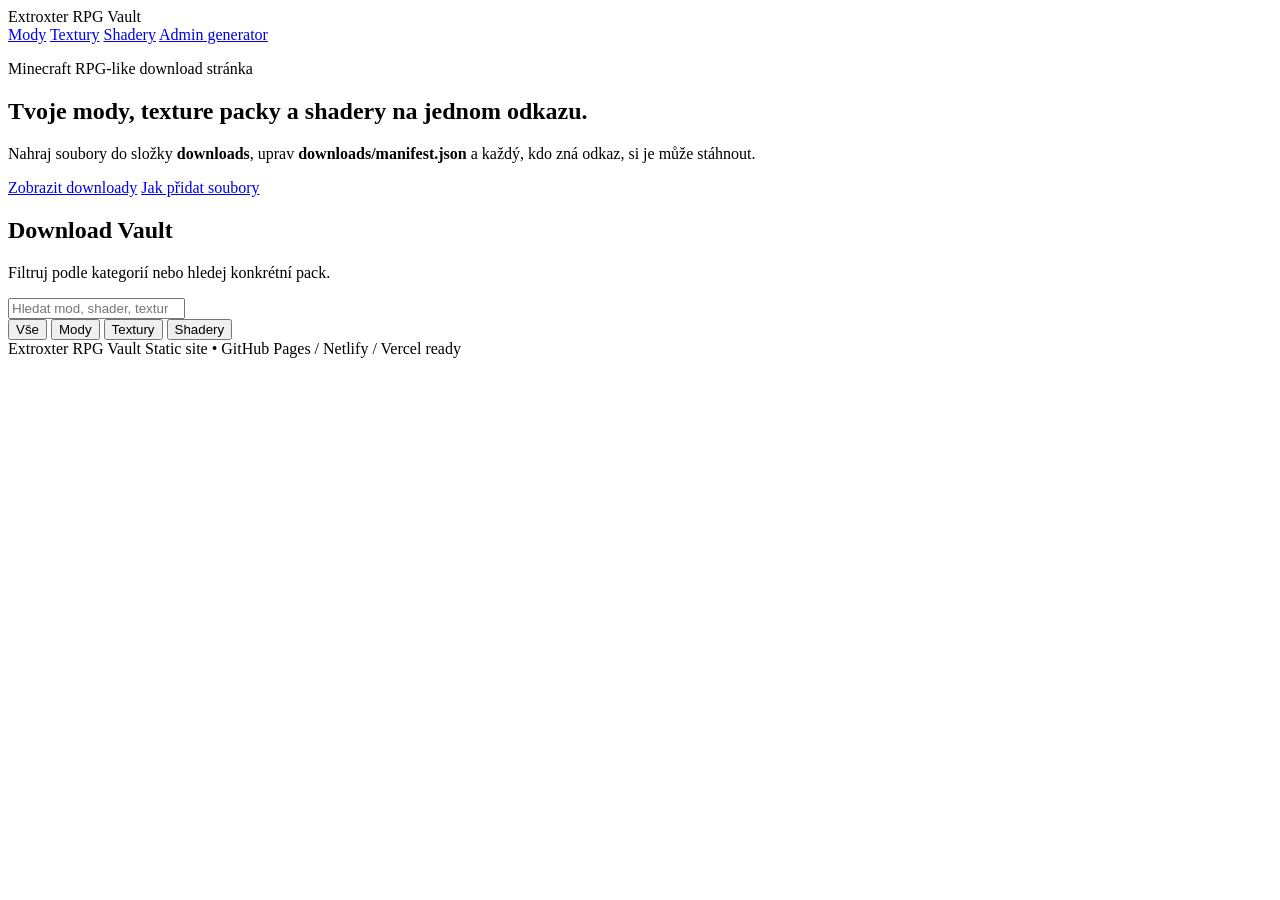
==== index.html @ 49929c71 "Add files via upload" ====
<!doctype html>
<html lang="cs">
<head>
  <meta charset="utf-8" />
  <meta name="viewport" content="width=device-width, initial-scale=1" />
  <title>Extroxter RPG Vault</title>
  <link rel="stylesheet" href="style.css" />
</head>
<body>
  <div class="noise"></div>
  <header class="hero">
    <nav class="nav">
      <div class="brand"><span class="cube"></span> Extroxter RPG Vault</div>
      <div class="navlinks">
        <a href="#mods">Mody</a>
        <a href="#textures">Textury</a>
        <a href="#shaders">Shadery</a>
        <a href="admin.html">Admin generator</a>
      </div>
    </nav>
    <section class="hero-content">
      <p class="eyebrow">Minecraft RPG-like download stránka</p>
      <h1>Tvoje mody, texture packy a shadery na jednom odkazu.</h1>
      <p class="lead">Nahraj soubory do složky <b>downloads</b>, uprav <b>downloads/manifest.json</b> a každý, kdo zná odkaz, si je může stáhnout.</p>
      <div class="hero-actions">
        <a class="btn primary" href="#downloads">Zobrazit downloady</a>
        <a class="btn ghost" href="README_SITE.txt">Jak přidat soubory</a>
      </div>
    </section>
  </header>

  <main id="downloads" class="wrap">
    <section class="toolbar">
      <div>
        <h2>Download Vault</h2>
        <p>Filtruj podle kategorií nebo hledej konkrétní pack.</p>
      </div>
      <input id="search" type="search" placeholder="Hledat mod, shader, texture pack..." />
    </section>

    <section class="filters">
      <button class="filter active" data-filter="all">Vše</button>
      <button class="filter" data-filter="mod">Mody</button>
      <button class="filter" data-filter="texture">Textury</button>
      <button class="filter" data-filter="shader">Shadery</button>
    </section>

    <section id="grid" class="grid"></section>

    <section class="empty" id="empty" hidden>
      <h3>Nic nenalezeno</h3>
      <p>Zkus jiný název nebo uprav manifest.</p>
    </section>
  </main>

  <footer>
    <span>Extroxter RPG Vault</span>
    <span>Static site • GitHub Pages / Netlify / Vercel ready</span>
  </footer>

  <script src="script.js"></script>
</body>
</html>
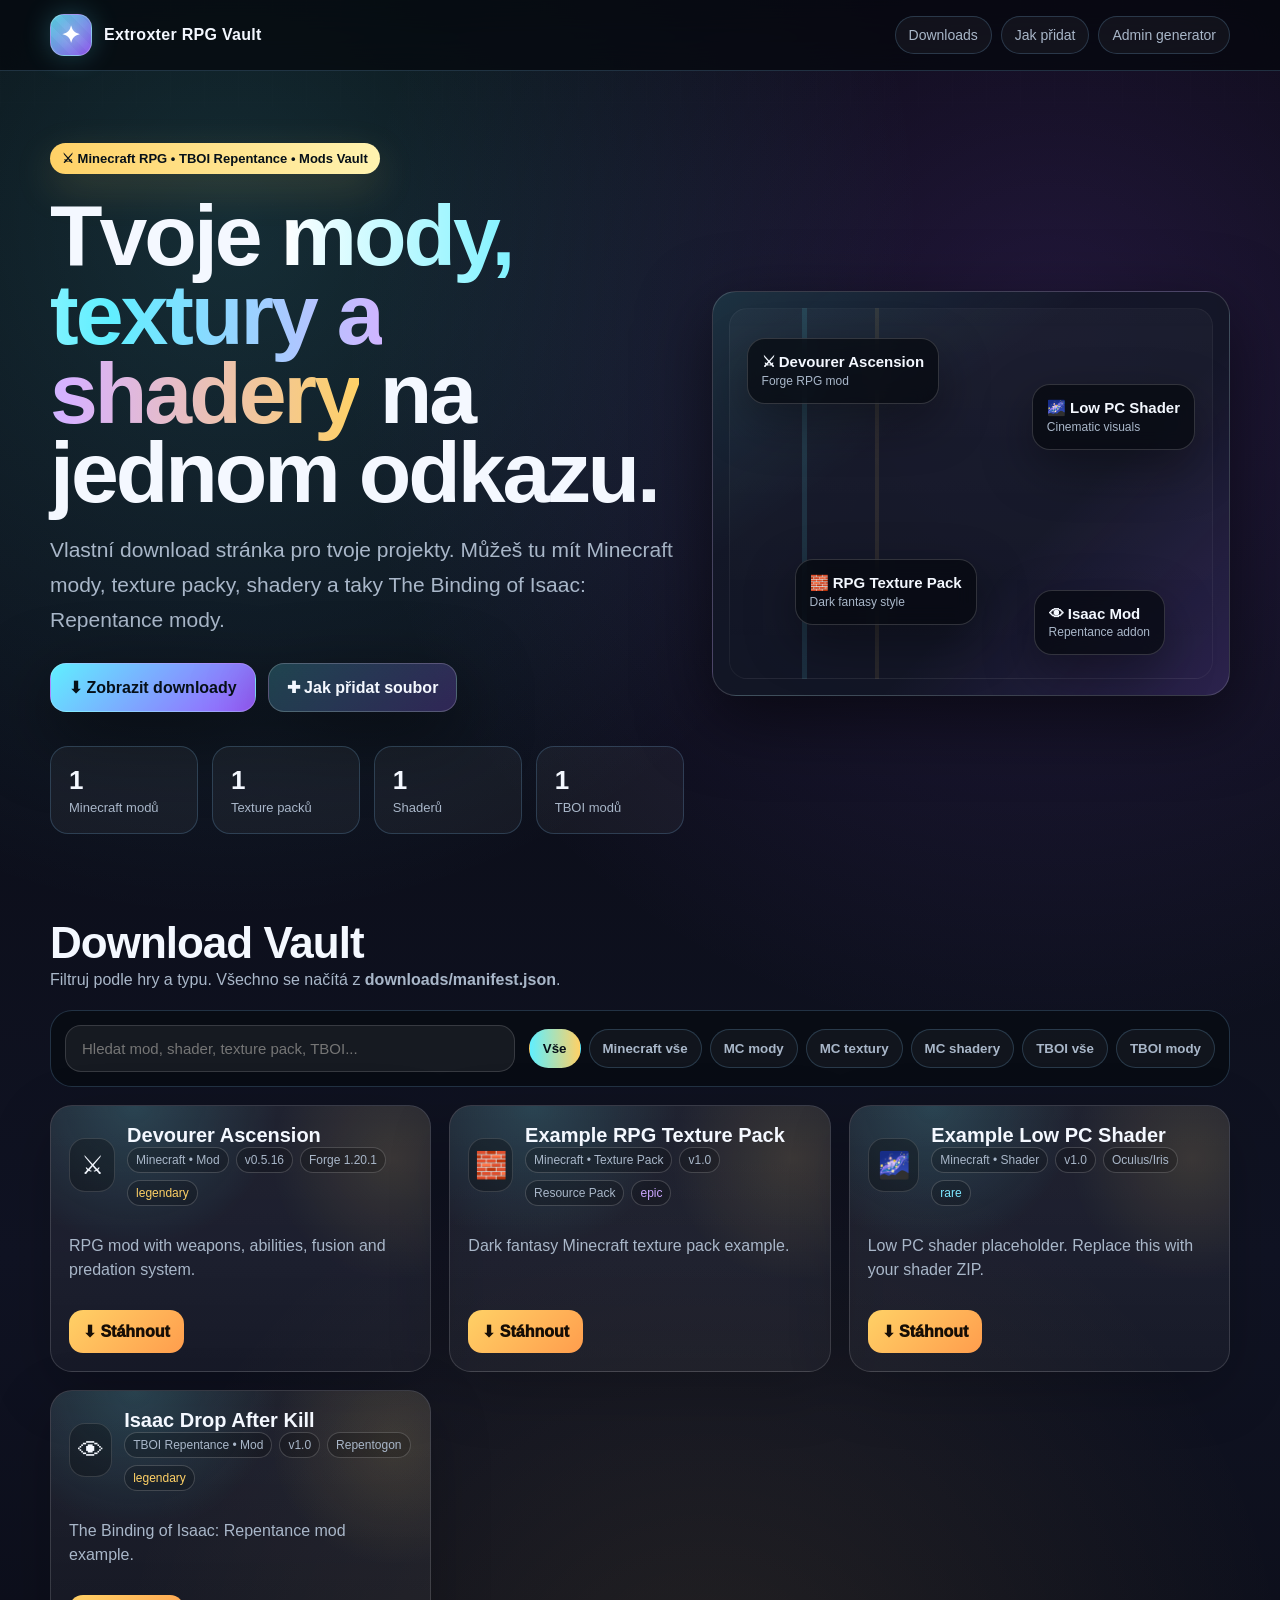
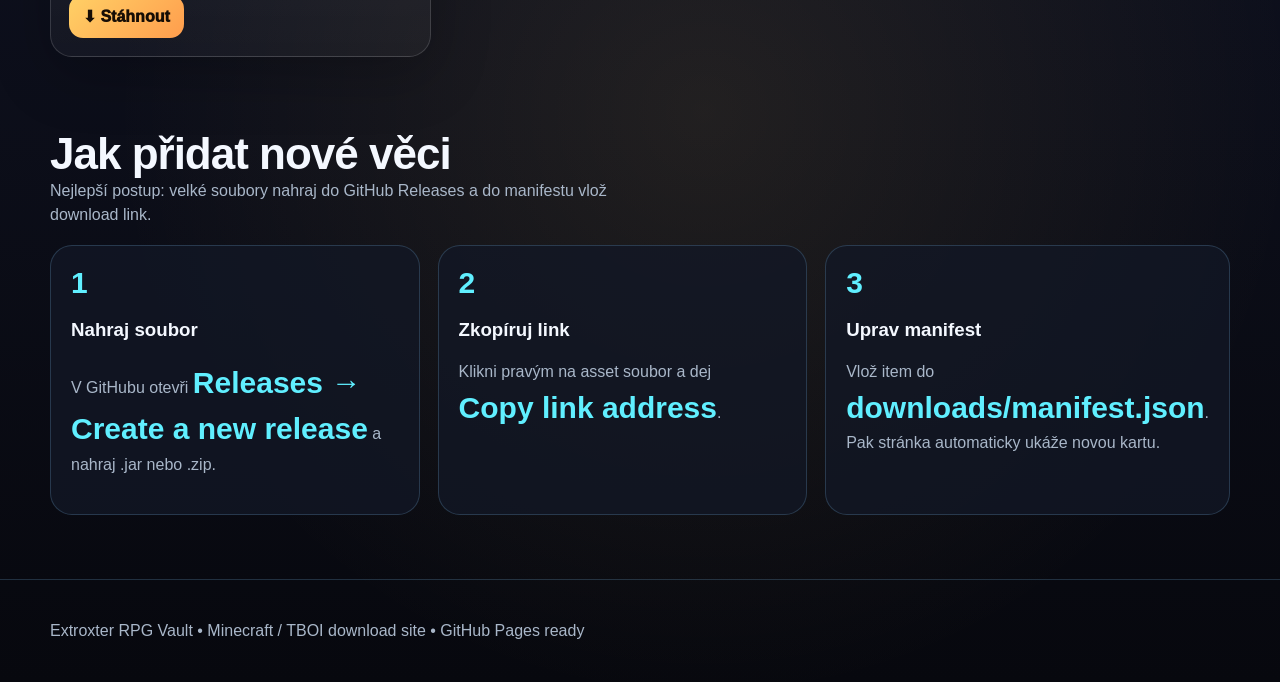
==== commit 3fd4a4c4: "Update index.html" ====
--- a/index.html
+++ b/index.html
@@ -4,60 +4,326 @@
   <meta charset="utf-8" />
   <meta name="viewport" content="width=device-width, initial-scale=1" />
   <title>Extroxter RPG Vault</title>
-  <link rel="stylesheet" href="style.css" />
+  <meta name="description" content="Minecraft RPG mods, texture packs, shaders and TBOI Repentance mods by Extroxter CZ." />
+  <style>
+    :root{
+      --bg:#07080e;
+      --bg2:#111322;
+      --panel:rgba(19,24,38,.78);
+      --panel2:rgba(9,12,20,.88);
+      --line:rgba(135,205,255,.20);
+      --text:#f4f8ff;
+      --muted:#a9b7c9;
+      --gold:#ffd166;
+      --cyan:#60efff;
+      --purple:#9b5cff;
+      --red:#ff5370;
+      --green:#77dd77;
+      --shadow:0 22px 70px rgba(0,0,0,.55);
+      --radius:24px;
+    }
+
+    *{box-sizing:border-box}
+    html{scroll-behavior:smooth}
+    body{
+      margin:0;
+      min-height:100vh;
+      color:var(--text);
+      font-family:Inter, Segoe UI, Arial, sans-serif;
+      background:
+        radial-gradient(circle at 18% 10%, rgba(96,239,255,.16), transparent 30%),
+        radial-gradient(circle at 82% 15%, rgba(155,92,255,.18), transparent 32%),
+        radial-gradient(circle at 55% 75%, rgba(255,209,102,.09), transparent 32%),
+        linear-gradient(180deg,#05060b 0%,#101323 55%,#07080e 100%);
+      overflow-x:hidden;
+    }
+    body:before{
+      content:"";
+      position:fixed;
+      inset:0;
+      pointer-events:none;
+      opacity:.12;
+      background-image:
+        linear-gradient(rgba(255,255,255,.07) 1px, transparent 1px),
+        linear-gradient(90deg, rgba(255,255,255,.07) 1px, transparent 1px);
+      background-size:34px 34px;
+      mask-image:linear-gradient(to bottom, black, transparent 85%);
+    }
+    a{color:inherit;text-decoration:none}
+    .wrap{width:min(1180px, calc(100% - 32px)); margin:0 auto}
+
+    .topbar{
+      position:sticky; top:0; z-index:20;
+      backdrop-filter:blur(18px);
+      background:rgba(5,7,13,.72);
+      border-bottom:1px solid var(--line);
+    }
+    .nav{
+      display:flex; align-items:center; justify-content:space-between;
+      gap:18px; padding:14px 0;
+    }
+    .brand{display:flex; align-items:center; gap:12px; font-weight:900; letter-spacing:.3px}
+    .logo{
+      width:42px; height:42px; border-radius:14px;
+      background:
+        linear-gradient(135deg, rgba(96,239,255,.85), rgba(155,92,255,.9)),
+        repeating-linear-gradient(45deg, rgba(255,255,255,.18) 0 7px, transparent 7px 14px);
+      box-shadow:0 0 28px rgba(96,239,255,.24);
+      display:grid; place-items:center;
+      border:1px solid rgba(255,255,255,.25);
+    }
+    .logo:after{content:"✦"; font-size:23px; color:white; text-shadow:0 0 18px white}
+    .navlinks{display:flex; align-items:center; gap:9px; flex-wrap:wrap; justify-content:flex-end}
+    .navlinks a, .pillbtn{
+      border:1px solid var(--line);
+      background:rgba(255,255,255,.045);
+      color:var(--muted);
+      padding:10px 13px;
+      border-radius:999px;
+      font-size:14px;
+      transition:.18s transform,.18s border,.18s color,.18s background;
+      cursor:pointer;
+    }
+    .navlinks a:hover,.pillbtn:hover{transform:translateY(-1px); border-color:rgba(96,239,255,.65); color:var(--text); background:rgba(96,239,255,.08)}
+
+    .hero{padding:72px 0 38px; position:relative}
+    .hero-grid{display:grid; grid-template-columns:1.1fr .9fr; gap:28px; align-items:center}
+    .tag{
+      display:inline-flex; align-items:center; gap:8px;
+      color:#061018; background:linear-gradient(90deg,var(--gold),#fff3b0);
+      border-radius:999px; padding:8px 12px; font-weight:900; font-size:13px;
+      box-shadow:0 14px 40px rgba(255,209,102,.16);
+    }
+    h1{font-size:clamp(42px,7vw,86px); line-height:.92; margin:22px 0 18px; letter-spacing:-3px}
+    .gradient-text{background:linear-gradient(90deg,#fff,var(--cyan),#d7b1ff,var(--gold)); -webkit-background-clip:text; color:transparent}
+    .lead{font-size:clamp(17px,2vw,21px); line-height:1.65; color:var(--muted); max-width:720px}
+    .actions{display:flex; gap:12px; flex-wrap:wrap; margin-top:26px}
+    .btn{
+      display:inline-flex; align-items:center; justify-content:center; gap:10px;
+      border:1px solid rgba(255,255,255,.2);
+      padding:14px 18px; border-radius:16px; font-weight:900;
+      background:linear-gradient(135deg,rgba(96,239,255,.2),rgba(155,92,255,.24));
+      box-shadow:var(--shadow); transition:.18s transform,.18s box-shadow;
+    }
+    .btn:hover{transform:translateY(-2px); box-shadow:0 26px 80px rgba(96,239,255,.18)}
+    .btn.primary{background:linear-gradient(135deg,var(--cyan),var(--purple)); color:#061018}
+
+    .artifact-card{
+      position:relative; min-height:405px; border-radius:var(--radius); overflow:hidden;
+      border:1px solid rgba(255,255,255,.16);
+      background:
+        linear-gradient(145deg, rgba(96,239,255,.12), transparent 35%),
+        linear-gradient(315deg, rgba(155,92,255,.18), transparent 38%),
+        var(--panel);
+      box-shadow:var(--shadow);
+      padding:24px;
+    }
+    .artifact-card:before{
+      content:""; position:absolute; inset:16px; border-radius:18px;
+      background:
+        linear-gradient(90deg, transparent 0 15%, rgba(96,239,255,.18) 15% 16%, transparent 16% 30%, rgba(255,209,102,.14) 30% 31%, transparent 31%),
+        linear-gradient(180deg, rgba(255,255,255,.05), transparent);
+      opacity:.65;
+      border:1px solid rgba(255,255,255,.08);
+    }
+    .floating-item{
+      position:absolute; border-radius:18px; border:1px solid rgba(255,255,255,.16);
+      background:rgba(5,8,14,.7); backdrop-filter:blur(10px);
+      box-shadow:0 18px 50px rgba(0,0,0,.35);
+      padding:14px;
+      animation:float 4.5s ease-in-out infinite;
+    }
+    .floating-item strong{display:block; font-size:15px}.floating-item span{font-size:12px; color:var(--muted)}
+    .fi1{left:34px; top:46px}.fi2{right:34px; top:92px; animation-delay:.5s}.fi3{left:82px; bottom:70px; animation-delay:1s}.fi4{right:64px; bottom:40px; animation-delay:1.4s}
+    @keyframes float{0%,100%{transform:translateY(0)}50%{transform:translateY(-14px)}}
+
+    .stats{display:grid; grid-template-columns:repeat(4,1fr); gap:14px; margin:34px 0 10px}
+    .stat{background:rgba(255,255,255,.045); border:1px solid var(--line); border-radius:18px; padding:18px}
+    .stat b{font-size:26px}.stat span{display:block;color:var(--muted); margin-top:4px; font-size:13px}
+
+    section{padding:36px 0}
+    .section-title{display:flex; align-items:end; justify-content:space-between; gap:14px; margin-bottom:18px}
+    h2{font-size:clamp(28px,4vw,44px); margin:0; letter-spacing:-1px}.section-title p{color:var(--muted); margin:0; max-width:620px; line-height:1.5}
+
+    .toolbar{
+      display:grid; grid-template-columns:1fr auto; gap:14px; align-items:center;
+      background:var(--panel2); border:1px solid var(--line); border-radius:22px; padding:14px; margin-bottom:18px;
+    }
+    .search{width:100%; color:var(--text); background:rgba(255,255,255,.06); border:1px solid rgba(255,255,255,.14); border-radius:16px; padding:14px 16px; outline:none; font-size:15px}
+    .tabs{display:flex; flex-wrap:wrap; gap:8px; justify-content:flex-end}
+    .tab{border:1px solid var(--line); color:var(--muted); background:rgba(255,255,255,.04); border-radius:999px; padding:11px 13px; cursor:pointer; font-weight:800}
+    .tab.active{color:#061018; background:linear-gradient(90deg,var(--cyan),var(--gold)); border-color:transparent}
+
+    .grid{display:grid; grid-template-columns:repeat(3,1fr); gap:18px}
+    .card{
+      position:relative; min-height:250px; display:flex; flex-direction:column; gap:12px;
+      background:linear-gradient(180deg,rgba(255,255,255,.075),rgba(255,255,255,.035));
+      border:1px solid rgba(255,255,255,.14); border-radius:22px; padding:18px; overflow:hidden; box-shadow:0 18px 60px rgba(0,0,0,.22);
+    }
+    .card:before{content:""; position:absolute; inset:-1px; background:radial-gradient(circle at 22% 0%, rgba(96,239,255,.16), transparent 36%), radial-gradient(circle at 90% 20%, rgba(255,209,102,.12), transparent 30%); pointer-events:none}
+    .card > *{position:relative; z-index:1}
+    .card-head{display:flex; gap:12px; align-items:center}
+    .icon{width:54px; height:54px; border-radius:16px; display:grid; place-items:center; background:rgba(0,0,0,.28); border:1px solid rgba(255,255,255,.14); font-size:26px}
+    .card h3{margin:0; font-size:20px}.meta{display:flex; flex-wrap:wrap; gap:7px; color:var(--muted); font-size:12px}
+    .badge{border:1px solid rgba(255,255,255,.18); border-radius:999px; padding:5px 8px; background:rgba(0,0,0,.2)}
+    .rarity-legendary{color:var(--gold)}.rarity-epic{color:#cba6ff}.rarity-rare{color:#7ee7ff}.rarity-common{color:#c8d1db}
+    .desc{color:var(--muted); line-height:1.5; flex:1}.card-actions{display:flex; gap:10px; flex-wrap:wrap; margin-top:auto}
+    .download{background:linear-gradient(135deg,var(--gold),#ff9d4d); color:#160d05; border:0; padding:12px 14px; border-radius:14px; font-weight:950}.ghost{border:1px solid var(--line); color:var(--text); background:rgba(255,255,255,.06); padding:12px 14px; border-radius:14px; font-weight:850}
+    .empty{grid-column:1/-1; padding:30px; border:1px dashed rgba(255,255,255,.22); border-radius:22px; color:var(--muted); text-align:center; background:rgba(255,255,255,.035)}
+
+    .guide{display:grid; grid-template-columns:repeat(3,1fr); gap:18px}.step{background:var(--panel); border:1px solid var(--line); border-radius:22px; padding:20px}.step b{font-size:30px; color:var(--cyan)}.step p{color:var(--muted); line-height:1.55}
+    footer{padding:42px 0; color:var(--muted); border-top:1px solid var(--line); margin-top:28px}
+
+    @media (max-width:900px){.hero-grid{grid-template-columns:1fr}.grid,.guide{grid-template-columns:1fr 1fr}.toolbar{grid-template-columns:1fr}.tabs{justify-content:flex-start}.stats{grid-template-columns:1fr 1fr}}
+    @media (max-width:580px){.grid,.guide,.stats{grid-template-columns:1fr}.nav{align-items:flex-start; flex-direction:column}h1{letter-spacing:-1.5px}.hero{padding-top:42px}.artifact-card{min-height:280px}.floating-item{position:relative; inset:auto!important; margin:8px 0; animation:none}}
+  </style>
 </head>
 <body>
-  <div class="noise"></div>
-  <header class="hero">
-    <nav class="nav">
-      <div class="brand"><span class="cube"></span> Extroxter RPG Vault</div>
-      <div class="navlinks">
-        <a href="#mods">Mody</a>
-        <a href="#textures">Textury</a>
-        <a href="#shaders">Shadery</a>
+  <header class="topbar">
+    <div class="wrap nav">
+      <a class="brand" href="#top"><span class="logo"></span><span>Extroxter RPG Vault</span></a>
+      <nav class="navlinks">
+        <a href="#downloads">Downloads</a>
+        <a href="#how">Jak přidat</a>
         <a href="admin.html">Admin generator</a>
-      </div>
-    </nav>
-    <section class="hero-content">
-      <p class="eyebrow">Minecraft RPG-like download stránka</p>
-      <h1>Tvoje mody, texture packy a shadery na jednom odkazu.</h1>
-      <p class="lead">Nahraj soubory do složky <b>downloads</b>, uprav <b>downloads/manifest.json</b> a každý, kdo zná odkaz, si je může stáhnout.</p>
-      <div class="hero-actions">
-        <a class="btn primary" href="#downloads">Zobrazit downloady</a>
-        <a class="btn ghost" href="README_SITE.txt">Jak přidat soubory</a>
+      </nav>
+    </div>
+  </header>
+
+  <main id="top">
+    <section class="hero wrap">
+      <div class="hero-grid">
+        <div>
+          <span class="tag">⚔ Minecraft RPG • TBOI Repentance • Mods Vault</span>
+          <h1>Tvoje <span class="gradient-text">mody, textury a shadery</span> na jednom odkazu.</h1>
+          <p class="lead">Vlastní download stránka pro tvoje projekty. Můžeš tu mít Minecraft mody, texture packy, shadery a taky The Binding of Isaac: Repentance mody.</p>
+          <div class="actions">
+            <a class="btn primary" href="#downloads">⬇ Zobrazit downloady</a>
+            <a class="btn" href="#how">✚ Jak přidat soubor</a>
+          </div>
+          <div class="stats">
+            <div class="stat"><b id="countMods">0</b><span>Minecraft modů</span></div>
+            <div class="stat"><b id="countTextures">0</b><span>Texture packů</span></div>
+            <div class="stat"><b id="countShaders">0</b><span>Shaderů</span></div>
+            <div class="stat"><b id="countTboi">0</b><span>TBOI modů</span></div>
+          </div>
+        </div>
+        <div class="artifact-card" aria-label="RPG preview">
+          <div class="floating-item fi1"><strong>⚔ Devourer Ascension</strong><span>Forge RPG mod</span></div>
+          <div class="floating-item fi2"><strong>🌌 Low PC Shader</strong><span>Cinematic visuals</span></div>
+          <div class="floating-item fi3"><strong>🧱 RPG Texture Pack</strong><span>Dark fantasy style</span></div>
+          <div class="floating-item fi4"><strong>👁 Isaac Mod</strong><span>Repentance addon</span></div>
+        </div>
       </div>
     </section>
-  </header>
-
-  <main id="downloads" class="wrap">
-    <section class="toolbar">
-      <div>
-        <h2>Download Vault</h2>
-        <p>Filtruj podle kategorií nebo hledej konkrétní pack.</p>
+
+    <section id="downloads" class="wrap">
+      <div class="section-title">
+        <div><h2>Download Vault</h2><p>Filtruj podle hry a typu. Všechno se načítá z <b>downloads/manifest.json</b>.</p></div>
       </div>
-      <input id="search" type="search" placeholder="Hledat mod, shader, texture pack..." />
+      <div class="toolbar">
+        <input id="search" class="search" placeholder="Hledat mod, shader, texture pack, TBOI..." />
+        <div class="tabs" id="tabs"></div>
+      </div>
+      <div id="cards" class="grid"></div>
     </section>
 
-    <section class="filters">
-      <button class="filter active" data-filter="all">Vše</button>
-      <button class="filter" data-filter="mod">Mody</button>
-      <button class="filter" data-filter="texture">Textury</button>
-      <button class="filter" data-filter="shader">Shadery</button>
-    </section>
-
-    <section id="grid" class="grid"></section>
-
-    <section class="empty" id="empty" hidden>
-      <h3>Nic nenalezeno</h3>
-      <p>Zkus jiný název nebo uprav manifest.</p>
+    <section id="how" class="wrap">
+      <div class="section-title"><div><h2>Jak přidat nové věci</h2><p>Nejlepší postup: velké soubory nahraj do GitHub Releases a do manifestu vlož download link.</p></div></div>
+      <div class="guide">
+        <div class="step"><b>1</b><h3>Nahraj soubor</h3><p>V GitHubu otevři <b>Releases → Create a new release</b> a nahraj .jar nebo .zip.</p></div>
+        <div class="step"><b>2</b><h3>Zkopíruj link</h3><p>Klikni pravým na asset soubor a dej <b>Copy link address</b>.</p></div>
+        <div class="step"><b>3</b><h3>Uprav manifest</h3><p>Vlož item do <b>downloads/manifest.json</b>. Pak stránka automaticky ukáže novou kartu.</p></div>
+      </div>
     </section>
   </main>
 
   <footer>
-    <span>Extroxter RPG Vault</span>
-    <span>Static site • GitHub Pages / Netlify / Vercel ready</span>
+    <div class="wrap">Extroxter RPG Vault • Minecraft / TBOI download site • GitHub Pages ready</div>
   </footer>
 
-  <script src="script.js"></script>
+  <script>
+    const fallback = {
+      items: [
+        {name:'Devourer Ascension', game:'minecraft', type:'mod', version:'0.5.16', rarity:'legendary', icon:'⚔', loader:'Forge 1.20.1', description:'RPG mod with weapons, abilities, fusion and predation system.', file:'#'},
+        {name:'Example RPG Texture Pack', game:'minecraft', type:'texture', version:'1.0', rarity:'epic', icon:'🧱', loader:'Resource Pack', description:'Dark fantasy Minecraft texture pack example.', file:'#'},
+        {name:'Example Low PC Shader', game:'minecraft', type:'shader', version:'1.0', rarity:'rare', icon:'🌌', loader:'Oculus/Iris', description:'Low PC shader placeholder. Replace this with your shader ZIP.', file:'#'},
+        {name:'Isaac Drop After Kill', game:'tboi', type:'mod', version:'1.0', rarity:'legendary', icon:'👁', loader:'Repentogon', description:'The Binding of Isaac: Repentance mod example.', file:'#'}
+      ]
+    };
+    const filters = [
+      ['all','Vše'], ['minecraft','Minecraft vše'], ['minecraft:mod','MC mody'], ['minecraft:texture','MC textury'], ['minecraft:shader','MC shadery'], ['tboi','TBOI vše'], ['tboi:mod','TBOI mody']
+    ];
+    let state = {filter:'all', q:'', items:[]};
+
+    function normalize(data){
+      if(Array.isArray(data.items)) return data.items;
+      const out=[];
+      (data.mods||[]).forEach(x=>out.push({...x, game:x.game||'minecraft', type:x.type||'mod', icon:x.icon||'⚔'}));
+      (data.textures||[]).forEach(x=>out.push({...x, game:x.game||'minecraft', type:x.type||'texture', icon:x.icon||'🧱'}));
+      (data.shaders||[]).forEach(x=>out.push({...x, game:x.game||'minecraft', type:x.type||'shader', icon:x.icon||'🌌'}));
+      (data.tboiMods||[]).forEach(x=>out.push({...x, game:'tboi', type:'mod', icon:x.icon||'👁'}));
+      return out;
+    }
+    function label(item){
+      const game = item.game === 'tboi' ? 'TBOI Repentance' : 'Minecraft';
+      const typeMap = {mod:'Mod', texture:'Texture Pack', shader:'Shader'};
+      return `${game} • ${typeMap[item.type]||item.type}`;
+    }
+    function matches(item){
+      const f=state.filter;
+      const text = `${item.name} ${item.description||''} ${item.version||''} ${item.loader||''} ${item.game||''} ${item.type||''}`.toLowerCase();
+      if(state.q && !text.includes(state.q.toLowerCase())) return false;
+      if(f==='all') return true;
+      if(f.includes(':')){ const [g,t]=f.split(':'); return item.game===g && item.type===t; }
+      return item.game===f;
+    }
+    function renderTabs(){
+      const el=document.getElementById('tabs');
+      el.innerHTML='';
+      filters.forEach(([id,name])=>{
+        const b=document.createElement('button');
+        b.className='tab'+(state.filter===id?' active':'');
+        b.textContent=name;
+        b.onclick=()=>{state.filter=id; render();};
+        el.appendChild(b);
+      });
+    }
+    function renderCounts(){
+      document.getElementById('countMods').textContent=state.items.filter(i=>i.game==='minecraft'&&i.type==='mod').length;
+      document.getElementById('countTextures').textContent=state.items.filter(i=>i.game==='minecraft'&&i.type==='texture').length;
+      document.getElementById('countShaders').textContent=state.items.filter(i=>i.game==='minecraft'&&i.type==='shader').length;
+      document.getElementById('countTboi').textContent=state.items.filter(i=>i.game==='tboi').length;
+    }
+    function renderCards(){
+      const cards=document.getElementById('cards');
+      const list=state.items.filter(matches);
+      cards.innerHTML='';
+      if(!list.length){cards.innerHTML='<div class="empty">Nic tu zatím není. Přidej položku do downloads/manifest.json.</div>'; return;}
+      list.forEach(item=>{
+        const card=document.createElement('article');
+        const rarity=(item.rarity||'common').toLowerCase();
+        card.className='card';
+        card.innerHTML=`
+          <div class="card-head">
+            <div class="icon">${item.icon||'📦'}</div>
+            <div><h3>${item.name}</h3><div class="meta"><span class="badge">${label(item)}</span><span class="badge">v${item.version||'?'}</span>${item.loader?`<span class="badge">${item.loader}</span>`:''}<span class="badge rarity-${rarity}">${rarity}</span></div></div>
+          </div>
+          <p class="desc">${item.description||'Bez popisu.'}</p>
+          <div class="card-actions">
+            <a class="download" href="${item.file||'#'}" ${item.file && item.file !== '#' ? 'download' : ''}>⬇ Stáhnout</a>
+            ${item.info ? `<a class="ghost" href="${item.info}">Info</a>` : ''}
+          </div>`;
+        cards.appendChild(card);
+      });
+    }
+    function render(){renderTabs(); renderCounts(); renderCards();}
+
+    document.getElementById('search').addEventListener('input', e=>{state.q=e.target.value; render();});
+    fetch('downloads/manifest.json', {cache:'no-store'})
+      .then(r=>r.ok?r.json():fallback)
+      .then(data=>{state.items=normalize(data); if(!state.items.length) state.items=normalize(fallback); render();})
+      .catch(()=>{state.items=normalize(fallback); render();});
+  </script>
 </body>
 </html>
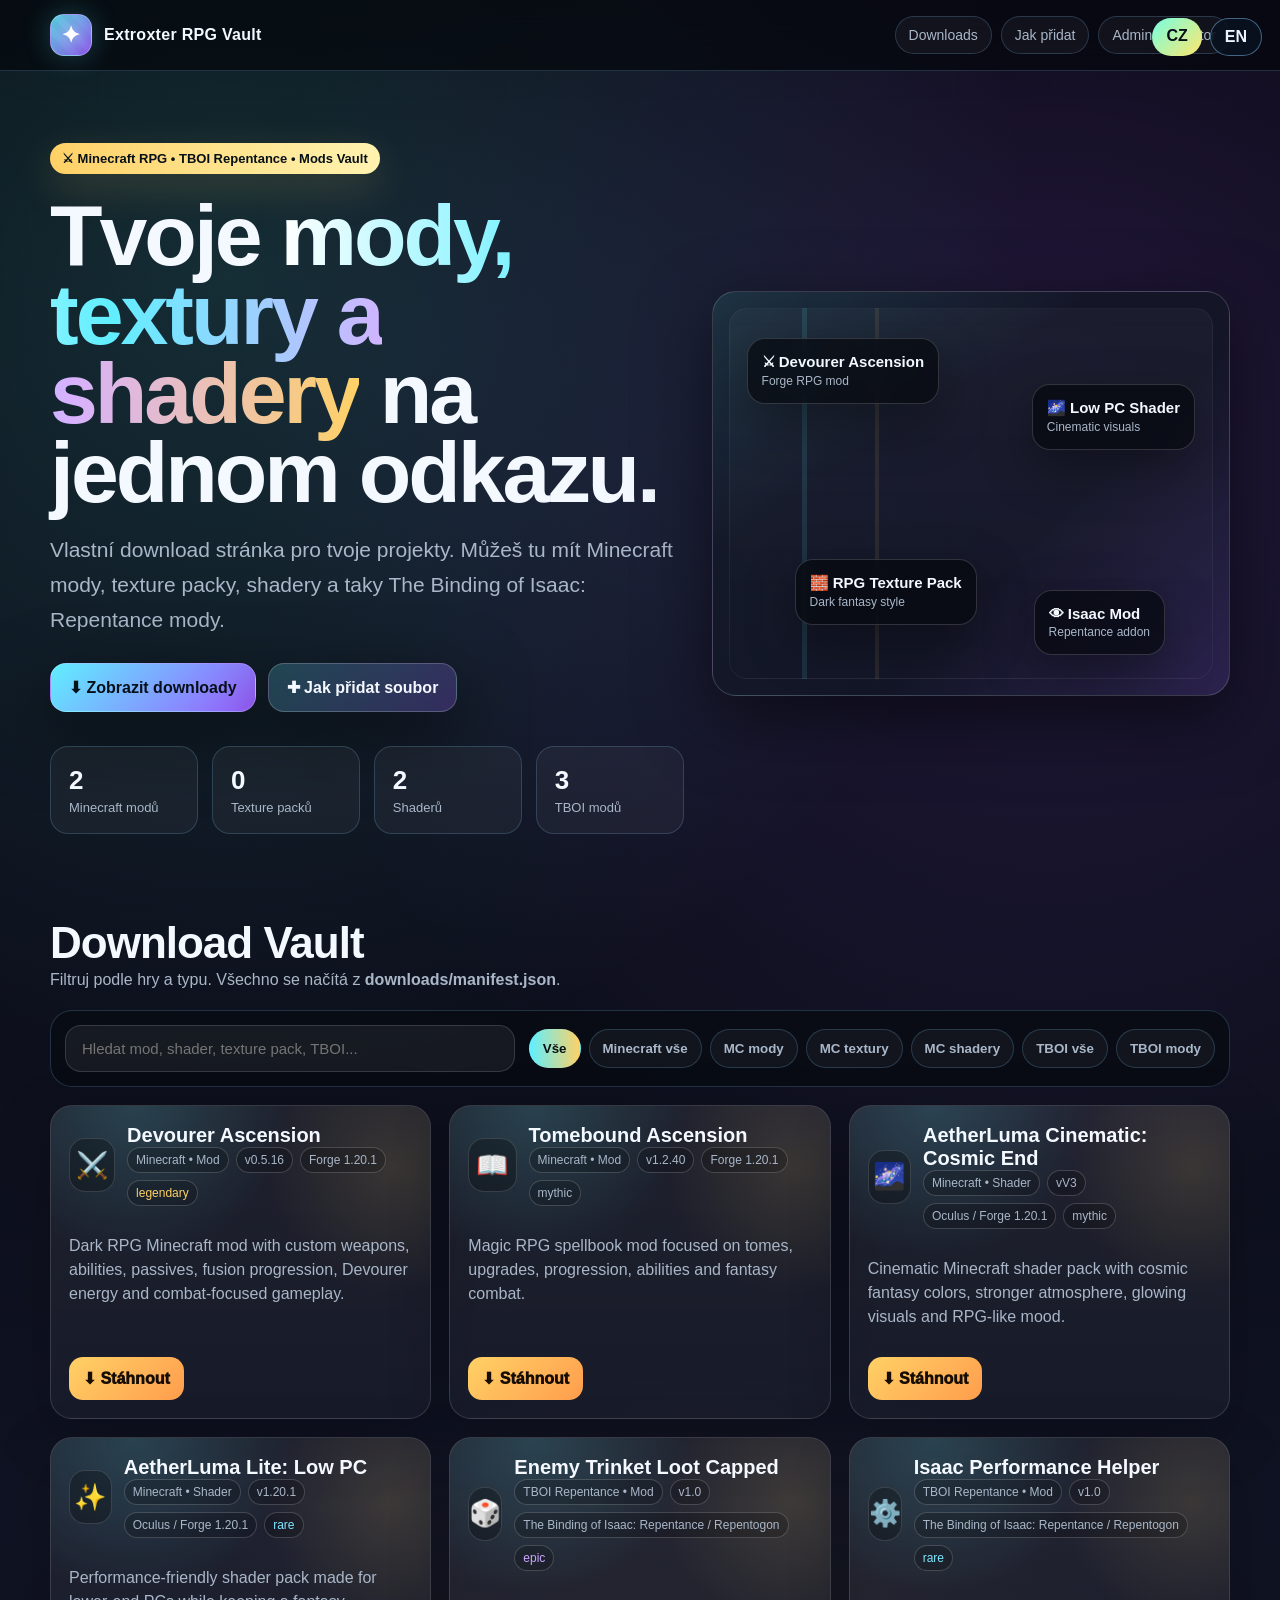
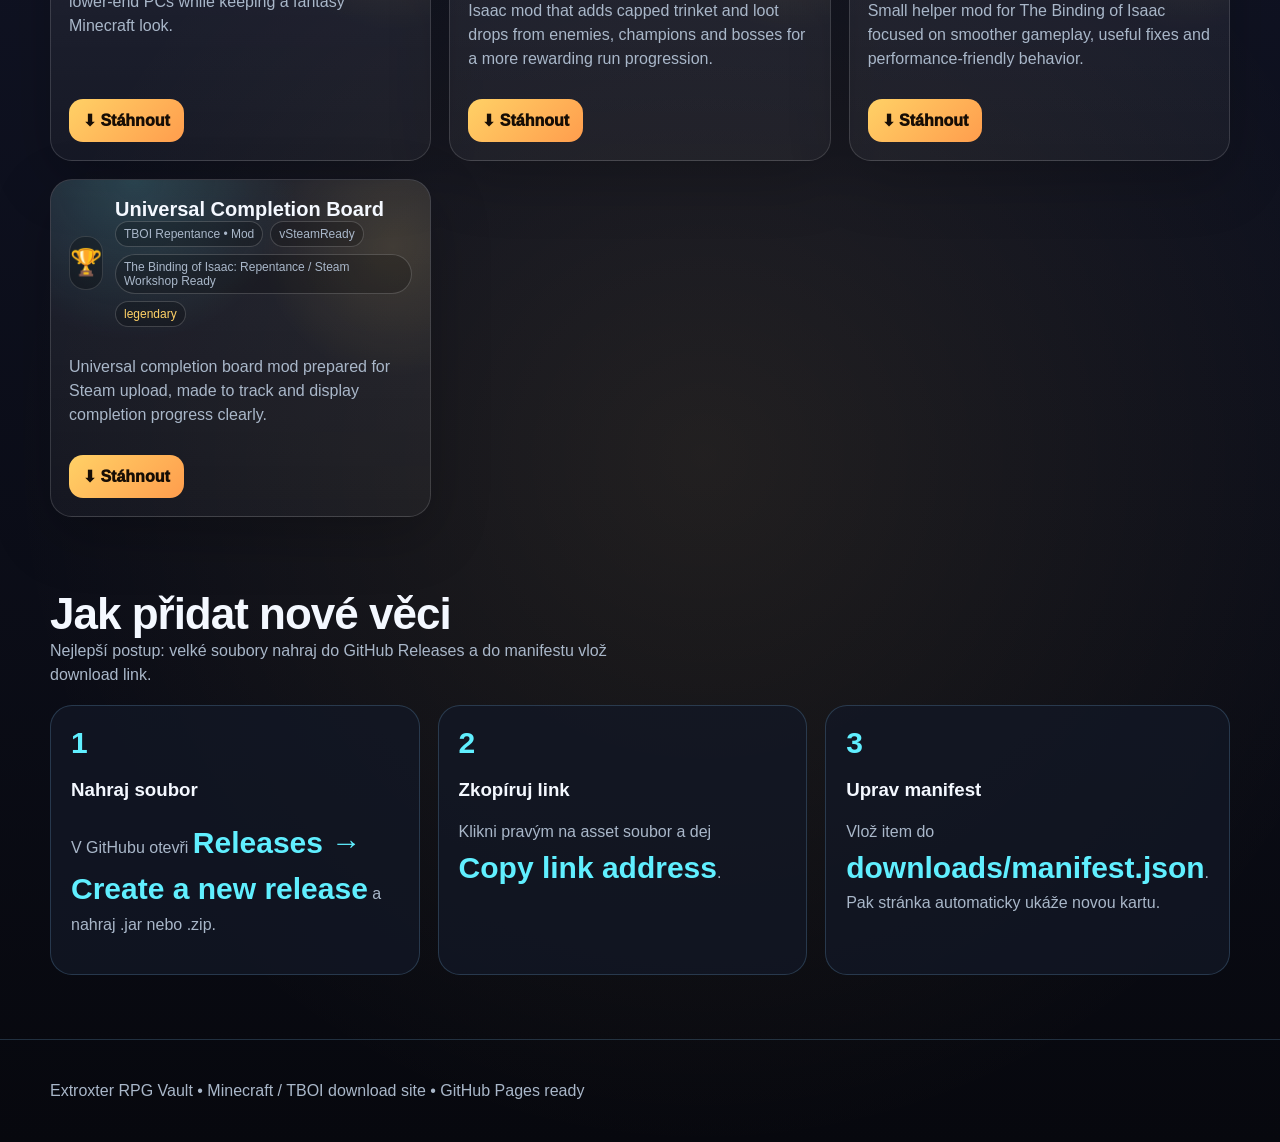
==== commit e394bef5: "Update index.html" ====
--- a/index.html
+++ b/index.html
@@ -325,5 +325,9 @@
       .then(data=>{state.items=normalize(data); if(!state.items.length) state.items=normalize(fallback); render();})
       .catch(()=>{state.items=normalize(fallback); render();});
   </script>
+  <div style="position:fixed;top:18px;right:18px;z-index:99999;display:flex;gap:8px;">
+  <a href="index.html" style="padding:9px 14px;border-radius:999px;background:linear-gradient(135deg,#77ffe1,#ffe66d);color:#071018;text-decoration:none;font-weight:900;">CZ</a>
+  <a href="en.html" style="padding:9px 14px;border-radius:999px;background:rgba(10,18,32,.9);color:#eaf6ff;border:1px solid rgba(135,205,255,.45);text-decoration:none;font-weight:900;">EN</a>
+</div>
 </body>
 </html>
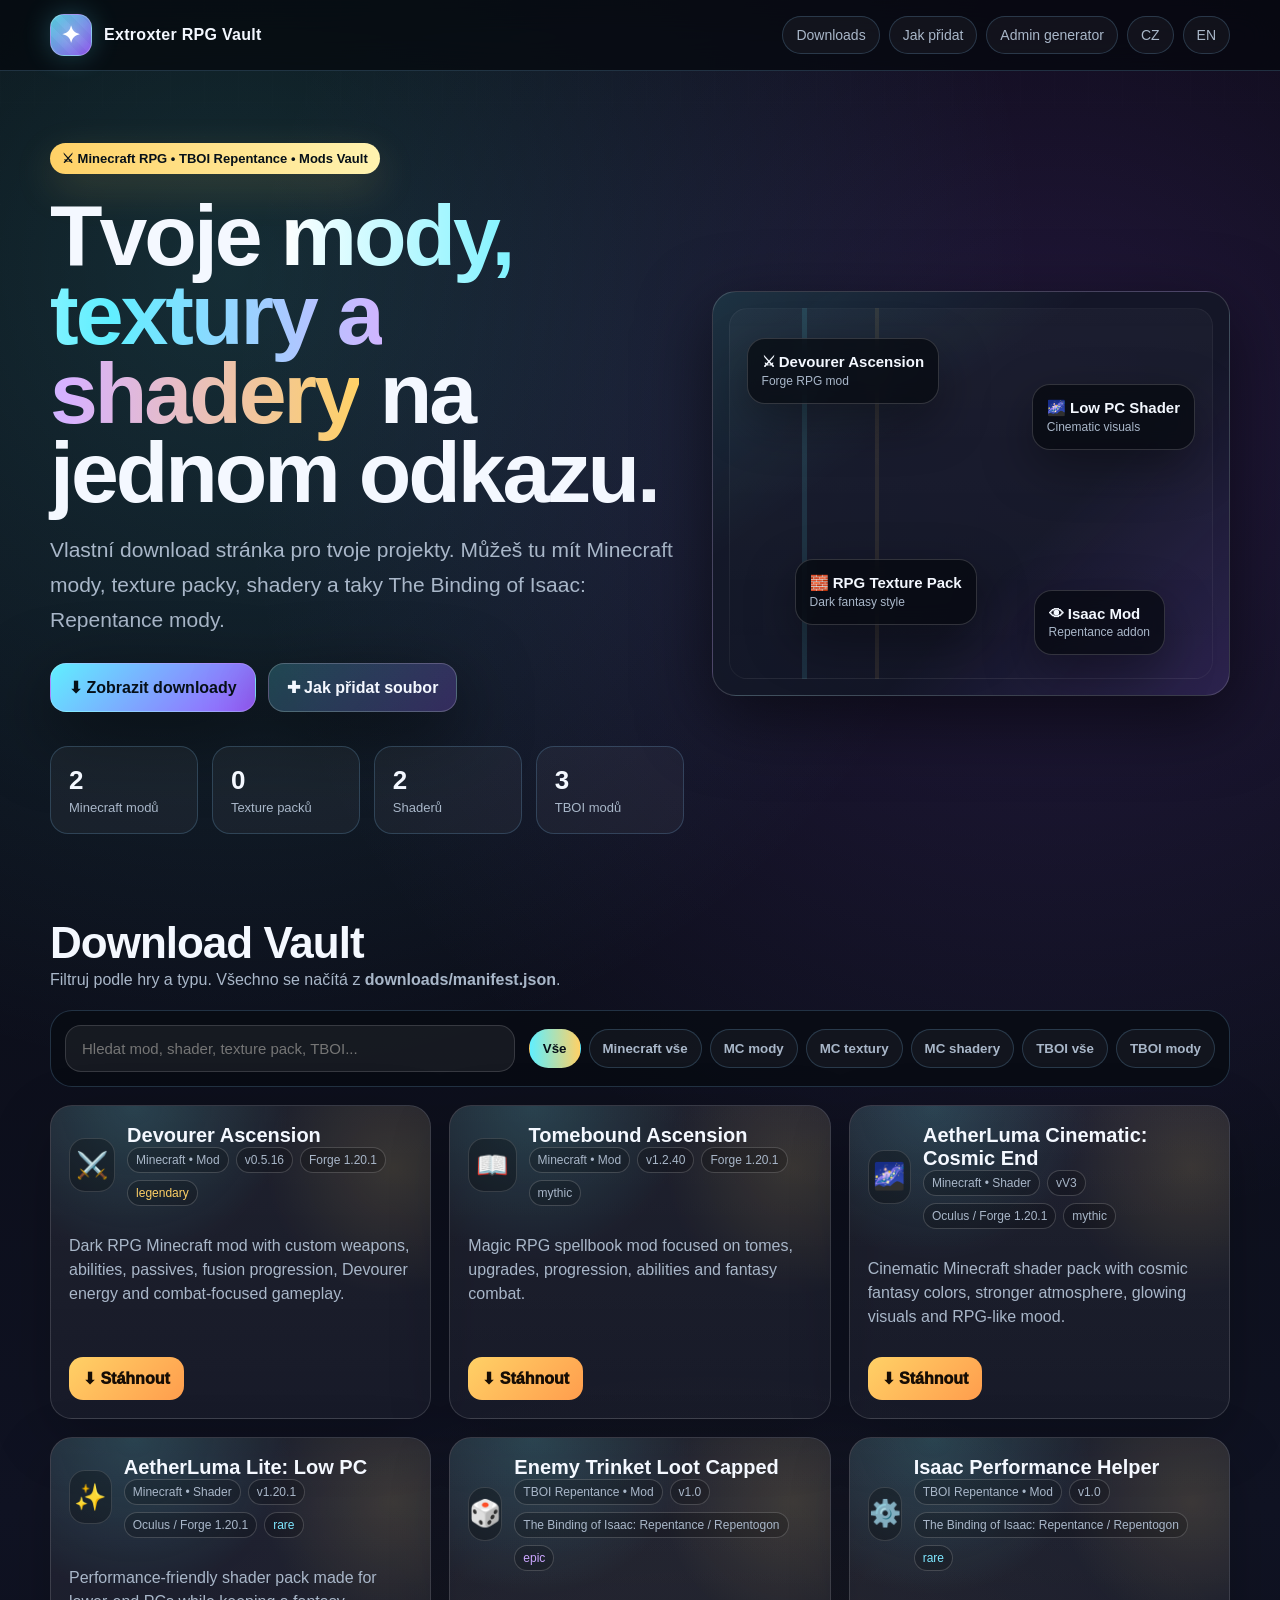
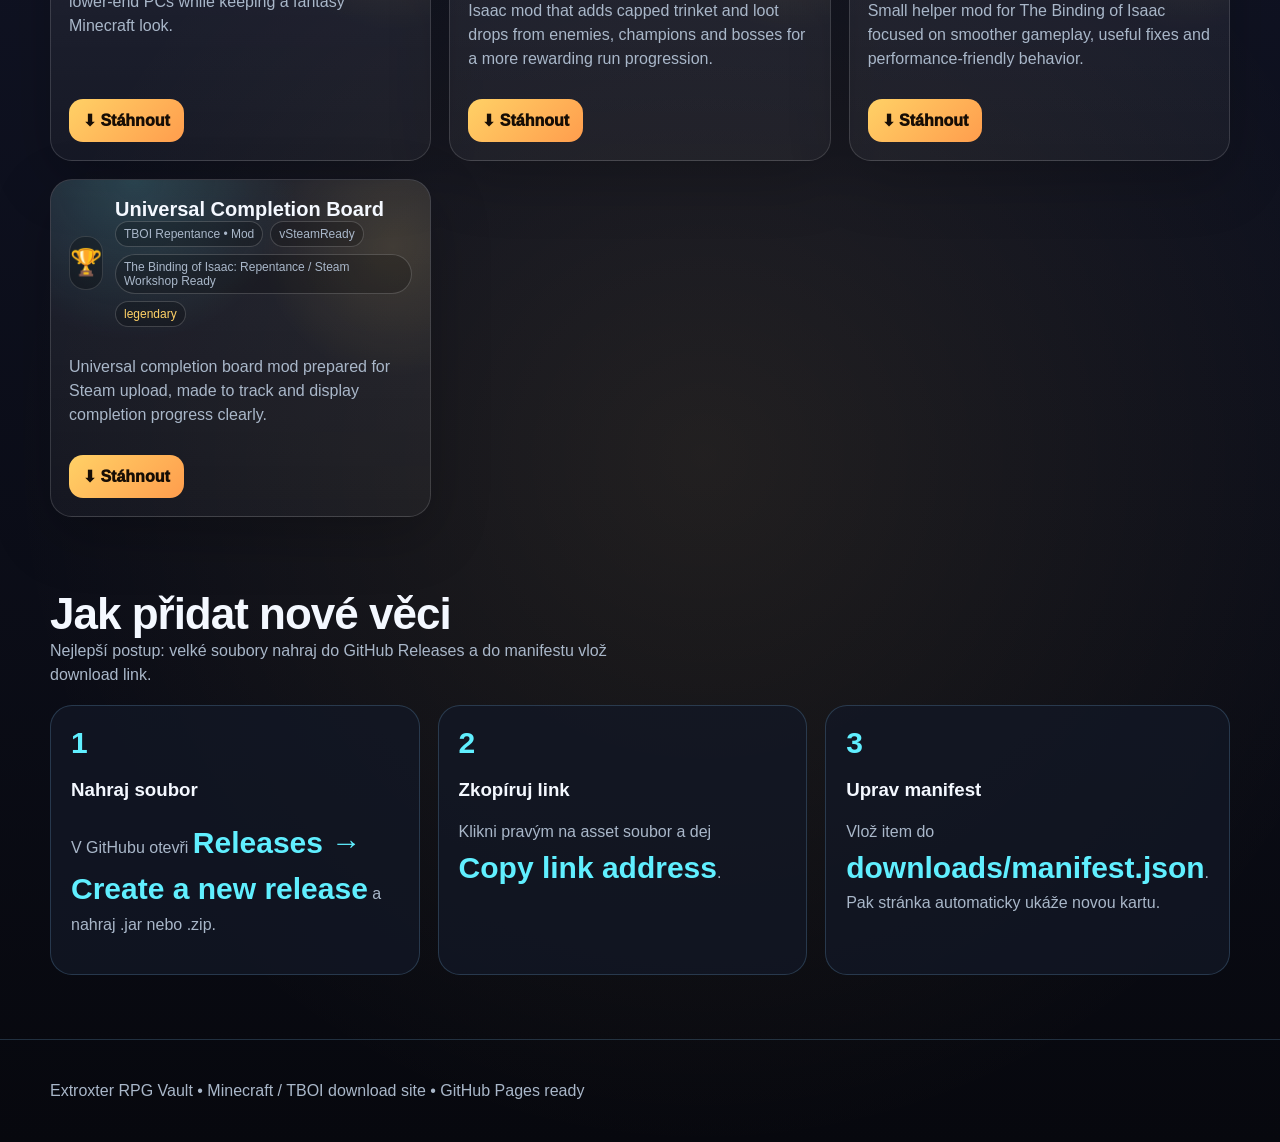
==== commit 1e292d1a: "Add files via upload" ====
--- a/index.html
+++ b/index.html
@@ -186,6 +186,8 @@
         <a href="#downloads">Downloads</a>
         <a href="#how">Jak přidat</a>
         <a href="admin.html">Admin generator</a>
+        <a href="index.html">CZ</a>
+        <a href="en.html">EN</a>
       </nav>
     </div>
   </header>
@@ -325,9 +327,5 @@
       .then(data=>{state.items=normalize(data); if(!state.items.length) state.items=normalize(fallback); render();})
       .catch(()=>{state.items=normalize(fallback); render();});
   </script>
-  <div style="position:fixed;top:18px;right:18px;z-index:99999;display:flex;gap:8px;">
-  <a href="index.html" style="padding:9px 14px;border-radius:999px;background:linear-gradient(135deg,#77ffe1,#ffe66d);color:#071018;text-decoration:none;font-weight:900;">CZ</a>
-  <a href="en.html" style="padding:9px 14px;border-radius:999px;background:rgba(10,18,32,.9);color:#eaf6ff;border:1px solid rgba(135,205,255,.45);text-decoration:none;font-weight:900;">EN</a>
-</div>
 </body>
 </html>
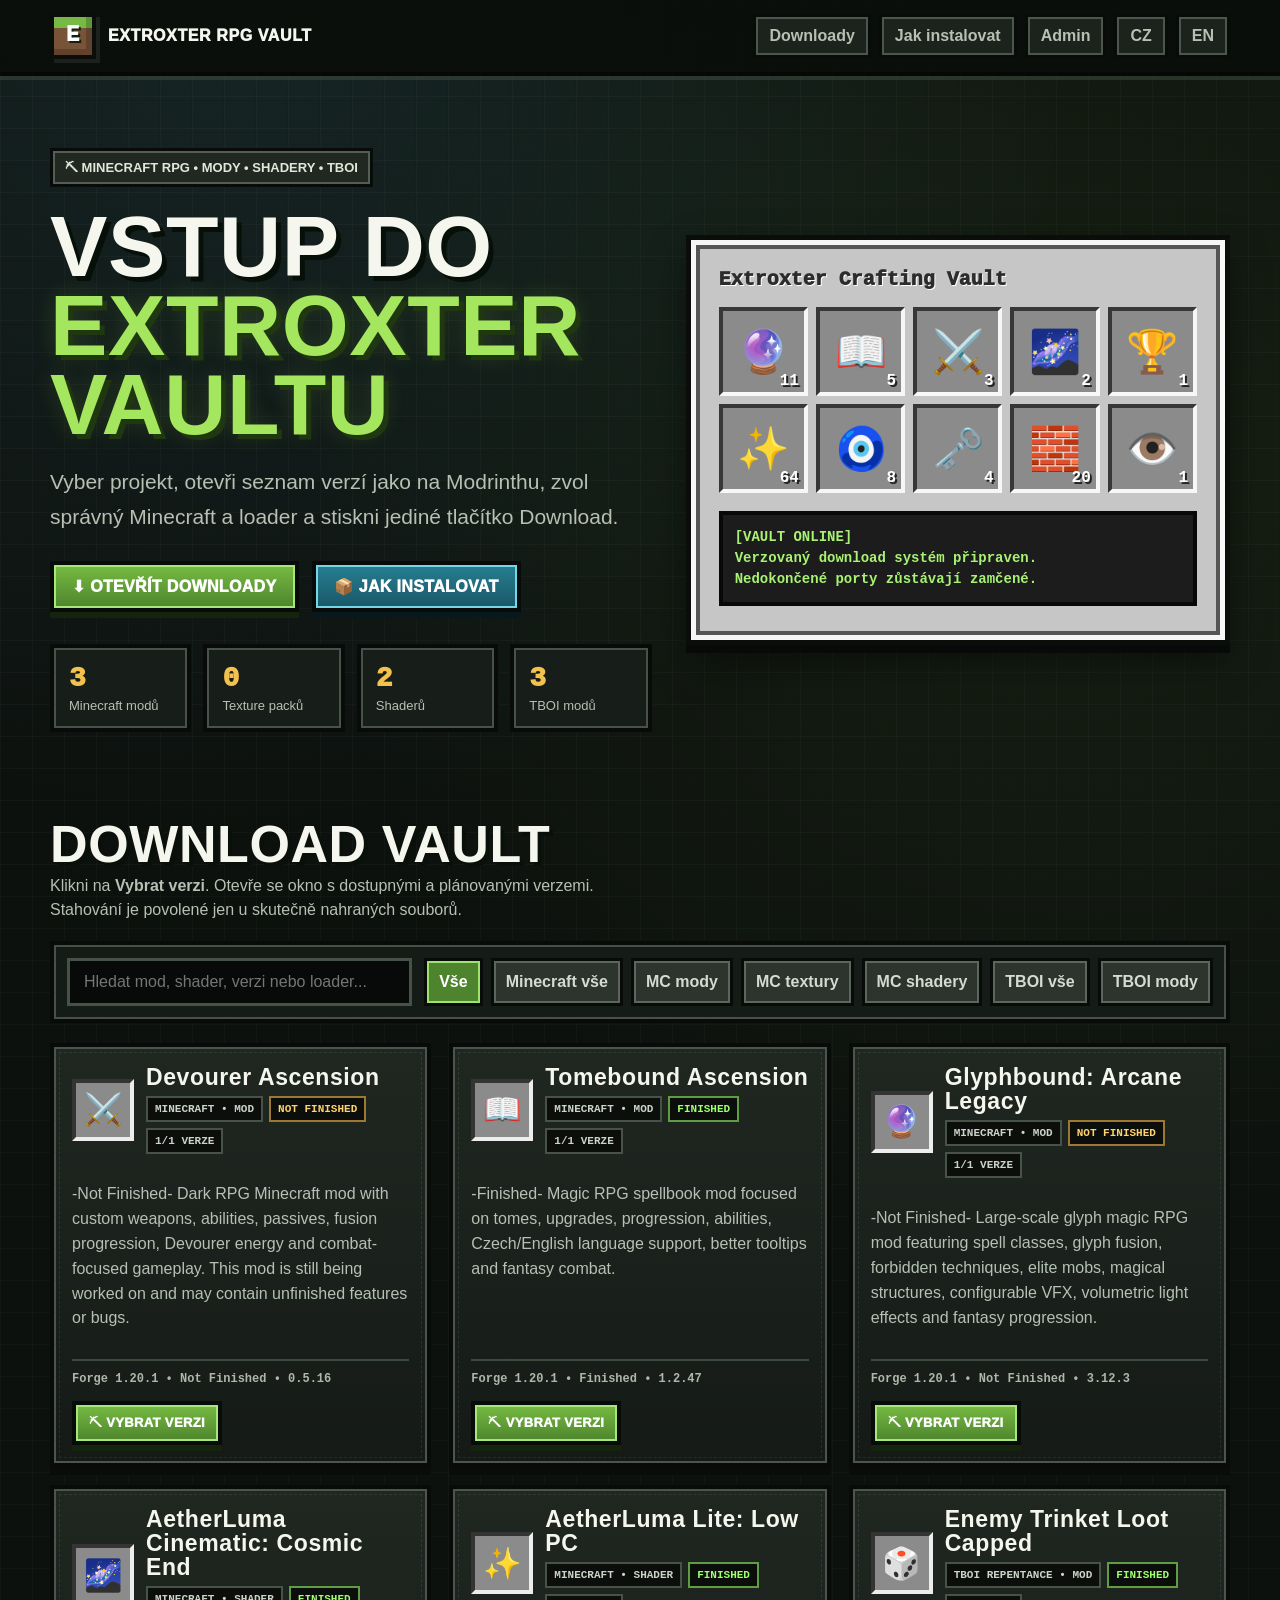
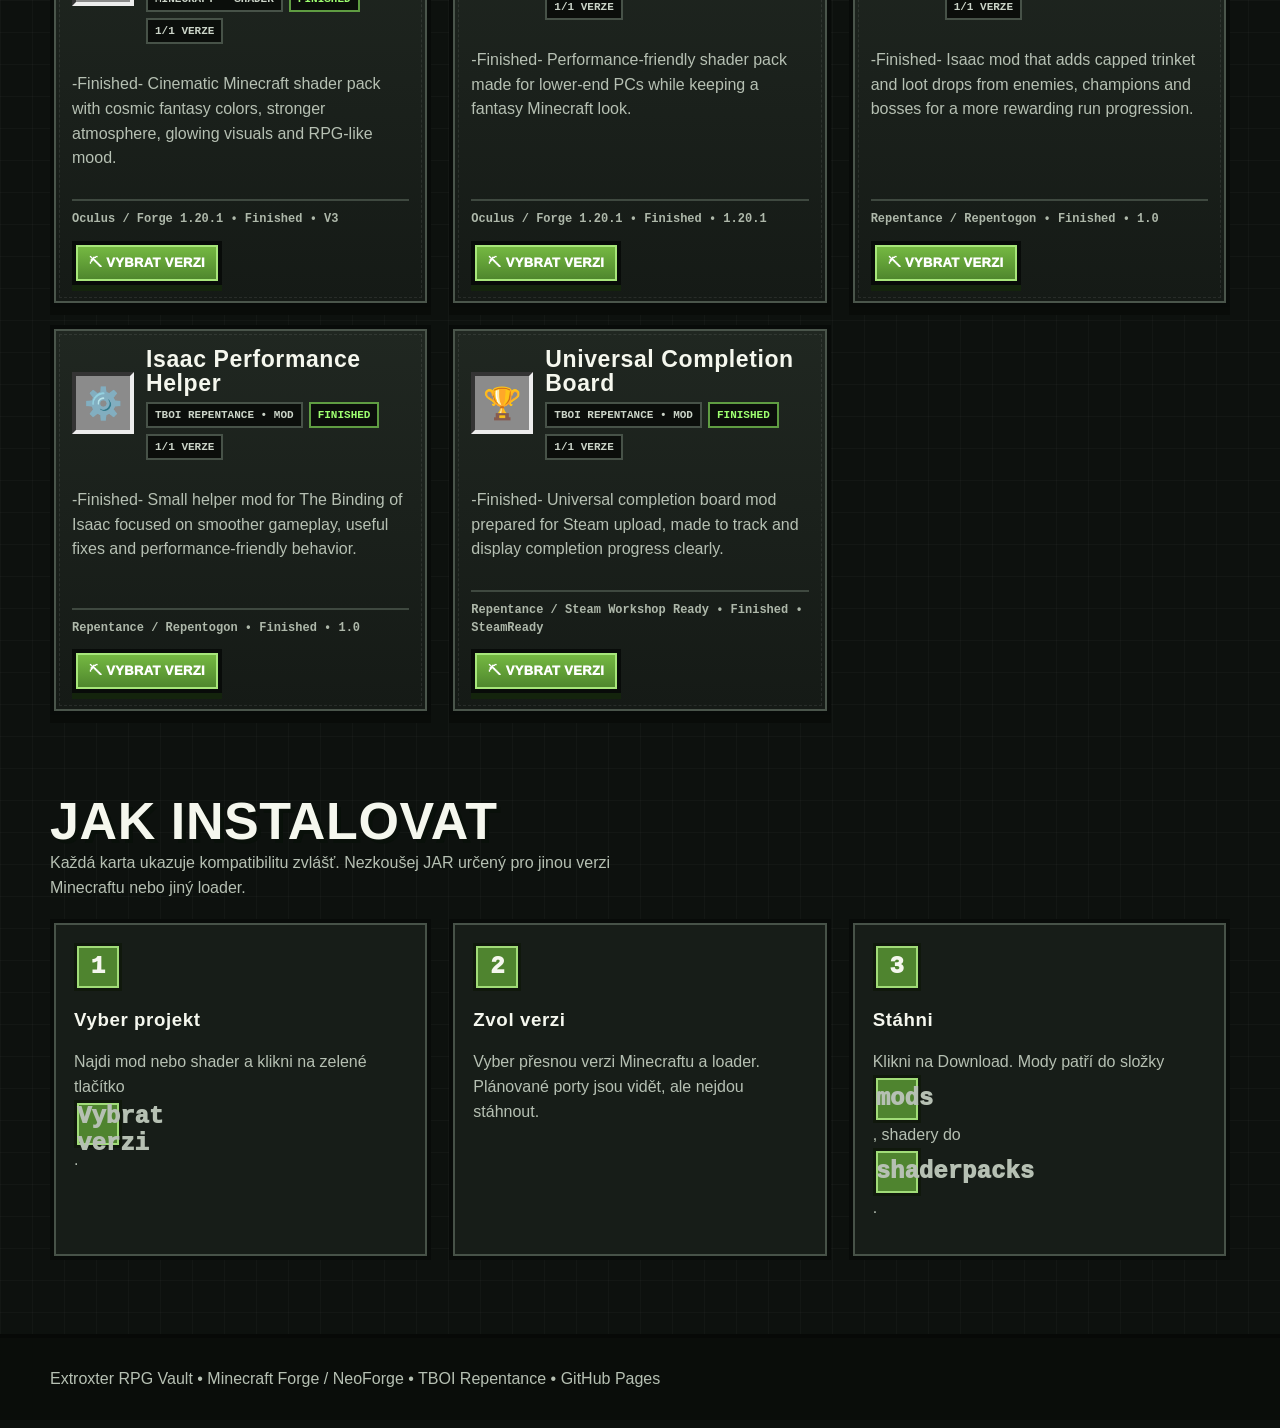
==== commit 7306d37c: "Redesign Czech vault in Minecraft style" ====
--- a/index.html
+++ b/index.html
@@ -4,189 +4,19 @@
   <meta charset="utf-8" />
   <meta name="viewport" content="width=device-width, initial-scale=1" />
   <title>Extroxter RPG Vault</title>
-  <meta name="description" content="Minecraft RPG mods, texture packs, shaders and TBOI Repentance mods by Extroxter CZ." />
-  <style>
-    :root{
-      --bg:#07080e;
-      --bg2:#111322;
-      --panel:rgba(19,24,38,.78);
-      --panel2:rgba(9,12,20,.88);
-      --line:rgba(135,205,255,.20);
-      --text:#f4f8ff;
-      --muted:#a9b7c9;
-      --gold:#ffd166;
-      --cyan:#60efff;
-      --purple:#9b5cff;
-      --red:#ff5370;
-      --green:#77dd77;
-      --shadow:0 22px 70px rgba(0,0,0,.55);
-      --radius:24px;
-    }
-
-    *{box-sizing:border-box}
-    html{scroll-behavior:smooth}
-    body{
-      margin:0;
-      min-height:100vh;
-      color:var(--text);
-      font-family:Inter, Segoe UI, Arial, sans-serif;
-      background:
-        radial-gradient(circle at 18% 10%, rgba(96,239,255,.16), transparent 30%),
-        radial-gradient(circle at 82% 15%, rgba(155,92,255,.18), transparent 32%),
-        radial-gradient(circle at 55% 75%, rgba(255,209,102,.09), transparent 32%),
-        linear-gradient(180deg,#05060b 0%,#101323 55%,#07080e 100%);
-      overflow-x:hidden;
-    }
-    body:before{
-      content:"";
-      position:fixed;
-      inset:0;
-      pointer-events:none;
-      opacity:.12;
-      background-image:
-        linear-gradient(rgba(255,255,255,.07) 1px, transparent 1px),
-        linear-gradient(90deg, rgba(255,255,255,.07) 1px, transparent 1px);
-      background-size:34px 34px;
-      mask-image:linear-gradient(to bottom, black, transparent 85%);
-    }
-    a{color:inherit;text-decoration:none}
-    .wrap{width:min(1180px, calc(100% - 32px)); margin:0 auto}
-
-    .topbar{
-      position:sticky; top:0; z-index:20;
-      backdrop-filter:blur(18px);
-      background:rgba(5,7,13,.72);
-      border-bottom:1px solid var(--line);
-    }
-    .nav{
-      display:flex; align-items:center; justify-content:space-between;
-      gap:18px; padding:14px 0;
-    }
-    .brand{display:flex; align-items:center; gap:12px; font-weight:900; letter-spacing:.3px}
-    .logo{
-      width:42px; height:42px; border-radius:14px;
-      background:
-        linear-gradient(135deg, rgba(96,239,255,.85), rgba(155,92,255,.9)),
-        repeating-linear-gradient(45deg, rgba(255,255,255,.18) 0 7px, transparent 7px 14px);
-      box-shadow:0 0 28px rgba(96,239,255,.24);
-      display:grid; place-items:center;
-      border:1px solid rgba(255,255,255,.25);
-    }
-    .logo:after{content:"✦"; font-size:23px; color:white; text-shadow:0 0 18px white}
-    .navlinks{display:flex; align-items:center; gap:9px; flex-wrap:wrap; justify-content:flex-end}
-    .navlinks a, .pillbtn{
-      border:1px solid var(--line);
-      background:rgba(255,255,255,.045);
-      color:var(--muted);
-      padding:10px 13px;
-      border-radius:999px;
-      font-size:14px;
-      transition:.18s transform,.18s border,.18s color,.18s background;
-      cursor:pointer;
-    }
-    .navlinks a:hover,.pillbtn:hover{transform:translateY(-1px); border-color:rgba(96,239,255,.65); color:var(--text); background:rgba(96,239,255,.08)}
-
-    .hero{padding:72px 0 38px; position:relative}
-    .hero-grid{display:grid; grid-template-columns:1.1fr .9fr; gap:28px; align-items:center}
-    .tag{
-      display:inline-flex; align-items:center; gap:8px;
-      color:#061018; background:linear-gradient(90deg,var(--gold),#fff3b0);
-      border-radius:999px; padding:8px 12px; font-weight:900; font-size:13px;
-      box-shadow:0 14px 40px rgba(255,209,102,.16);
-    }
-    h1{font-size:clamp(42px,7vw,86px); line-height:.92; margin:22px 0 18px; letter-spacing:-3px}
-    .gradient-text{background:linear-gradient(90deg,#fff,var(--cyan),#d7b1ff,var(--gold)); -webkit-background-clip:text; color:transparent}
-    .lead{font-size:clamp(17px,2vw,21px); line-height:1.65; color:var(--muted); max-width:720px}
-    .actions{display:flex; gap:12px; flex-wrap:wrap; margin-top:26px}
-    .btn{
-      display:inline-flex; align-items:center; justify-content:center; gap:10px;
-      border:1px solid rgba(255,255,255,.2);
-      padding:14px 18px; border-radius:16px; font-weight:900;
-      background:linear-gradient(135deg,rgba(96,239,255,.2),rgba(155,92,255,.24));
-      box-shadow:var(--shadow); transition:.18s transform,.18s box-shadow;
-    }
-    .btn:hover{transform:translateY(-2px); box-shadow:0 26px 80px rgba(96,239,255,.18)}
-    .btn.primary{background:linear-gradient(135deg,var(--cyan),var(--purple)); color:#061018}
-
-    .artifact-card{
-      position:relative; min-height:405px; border-radius:var(--radius); overflow:hidden;
-      border:1px solid rgba(255,255,255,.16);
-      background:
-        linear-gradient(145deg, rgba(96,239,255,.12), transparent 35%),
-        linear-gradient(315deg, rgba(155,92,255,.18), transparent 38%),
-        var(--panel);
-      box-shadow:var(--shadow);
-      padding:24px;
-    }
-    .artifact-card:before{
-      content:""; position:absolute; inset:16px; border-radius:18px;
-      background:
-        linear-gradient(90deg, transparent 0 15%, rgba(96,239,255,.18) 15% 16%, transparent 16% 30%, rgba(255,209,102,.14) 30% 31%, transparent 31%),
-        linear-gradient(180deg, rgba(255,255,255,.05), transparent);
-      opacity:.65;
-      border:1px solid rgba(255,255,255,.08);
-    }
-    .floating-item{
-      position:absolute; border-radius:18px; border:1px solid rgba(255,255,255,.16);
-      background:rgba(5,8,14,.7); backdrop-filter:blur(10px);
-      box-shadow:0 18px 50px rgba(0,0,0,.35);
-      padding:14px;
-      animation:float 4.5s ease-in-out infinite;
-    }
-    .floating-item strong{display:block; font-size:15px}.floating-item span{font-size:12px; color:var(--muted)}
-    .fi1{left:34px; top:46px}.fi2{right:34px; top:92px; animation-delay:.5s}.fi3{left:82px; bottom:70px; animation-delay:1s}.fi4{right:64px; bottom:40px; animation-delay:1.4s}
-    @keyframes float{0%,100%{transform:translateY(0)}50%{transform:translateY(-14px)}}
-
-    .stats{display:grid; grid-template-columns:repeat(4,1fr); gap:14px; margin:34px 0 10px}
-    .stat{background:rgba(255,255,255,.045); border:1px solid var(--line); border-radius:18px; padding:18px}
-    .stat b{font-size:26px}.stat span{display:block;color:var(--muted); margin-top:4px; font-size:13px}
-
-    section{padding:36px 0}
-    .section-title{display:flex; align-items:end; justify-content:space-between; gap:14px; margin-bottom:18px}
-    h2{font-size:clamp(28px,4vw,44px); margin:0; letter-spacing:-1px}.section-title p{color:var(--muted); margin:0; max-width:620px; line-height:1.5}
-
-    .toolbar{
-      display:grid; grid-template-columns:1fr auto; gap:14px; align-items:center;
-      background:var(--panel2); border:1px solid var(--line); border-radius:22px; padding:14px; margin-bottom:18px;
-    }
-    .search{width:100%; color:var(--text); background:rgba(255,255,255,.06); border:1px solid rgba(255,255,255,.14); border-radius:16px; padding:14px 16px; outline:none; font-size:15px}
-    .tabs{display:flex; flex-wrap:wrap; gap:8px; justify-content:flex-end}
-    .tab{border:1px solid var(--line); color:var(--muted); background:rgba(255,255,255,.04); border-radius:999px; padding:11px 13px; cursor:pointer; font-weight:800}
-    .tab.active{color:#061018; background:linear-gradient(90deg,var(--cyan),var(--gold)); border-color:transparent}
-
-    .grid{display:grid; grid-template-columns:repeat(3,1fr); gap:18px}
-    .card{
-      position:relative; min-height:250px; display:flex; flex-direction:column; gap:12px;
-      background:linear-gradient(180deg,rgba(255,255,255,.075),rgba(255,255,255,.035));
-      border:1px solid rgba(255,255,255,.14); border-radius:22px; padding:18px; overflow:hidden; box-shadow:0 18px 60px rgba(0,0,0,.22);
-    }
-    .card:before{content:""; position:absolute; inset:-1px; background:radial-gradient(circle at 22% 0%, rgba(96,239,255,.16), transparent 36%), radial-gradient(circle at 90% 20%, rgba(255,209,102,.12), transparent 30%); pointer-events:none}
-    .card > *{position:relative; z-index:1}
-    .card-head{display:flex; gap:12px; align-items:center}
-    .icon{width:54px; height:54px; border-radius:16px; display:grid; place-items:center; background:rgba(0,0,0,.28); border:1px solid rgba(255,255,255,.14); font-size:26px}
-    .card h3{margin:0; font-size:20px}.meta{display:flex; flex-wrap:wrap; gap:7px; color:var(--muted); font-size:12px}
-    .badge{border:1px solid rgba(255,255,255,.18); border-radius:999px; padding:5px 8px; background:rgba(0,0,0,.2)}
-    .rarity-legendary{color:var(--gold)}.rarity-epic{color:#cba6ff}.rarity-rare{color:#7ee7ff}.rarity-common{color:#c8d1db}
-    .desc{color:var(--muted); line-height:1.5; flex:1}.card-actions{display:flex; gap:10px; flex-wrap:wrap; margin-top:auto}
-    .download{background:linear-gradient(135deg,var(--gold),#ff9d4d); color:#160d05; border:0; padding:12px 14px; border-radius:14px; font-weight:950}.ghost{border:1px solid var(--line); color:var(--text); background:rgba(255,255,255,.06); padding:12px 14px; border-radius:14px; font-weight:850}
-    .empty{grid-column:1/-1; padding:30px; border:1px dashed rgba(255,255,255,.22); border-radius:22px; color:var(--muted); text-align:center; background:rgba(255,255,255,.035)}
-
-    .guide{display:grid; grid-template-columns:repeat(3,1fr); gap:18px}.step{background:var(--panel); border:1px solid var(--line); border-radius:22px; padding:20px}.step b{font-size:30px; color:var(--cyan)}.step p{color:var(--muted); line-height:1.55}
-    footer{padding:42px 0; color:var(--muted); border-top:1px solid var(--line); margin-top:28px}
-
-    @media (max-width:900px){.hero-grid{grid-template-columns:1fr}.grid,.guide{grid-template-columns:1fr 1fr}.toolbar{grid-template-columns:1fr}.tabs{justify-content:flex-start}.stats{grid-template-columns:1fr 1fr}}
-    @media (max-width:580px){.grid,.guide,.stats{grid-template-columns:1fr}.nav{align-items:flex-start; flex-direction:column}h1{letter-spacing:-1.5px}.hero{padding-top:42px}.artifact-card{min-height:280px}.floating-item{position:relative; inset:auto!important; margin:8px 0; animation:none}}
-  </style>
+  <meta name="description" content="Minecraft RPG mody, shadery a The Binding of Isaac projekty od Extroxter CZ." />
+  <meta name="theme-color" content="#4f842f" />
+  <link rel="stylesheet" href="assets/minecraft-vault.css" />
 </head>
 <body>
   <header class="topbar">
     <div class="wrap nav">
-      <a class="brand" href="#top"><span class="logo"></span><span>Extroxter RPG Vault</span></a>
-      <nav class="navlinks">
-        <a href="#downloads">Downloads</a>
-        <a href="#how">Jak přidat</a>
-        <a href="admin.html">Admin generator</a>
-        <a href="index.html">CZ</a>
+      <a class="brand" href="#top"><span class="logo-cube" aria-hidden="true"></span><span>Extroxter RPG Vault</span></a>
+      <nav class="navlinks" aria-label="Hlavní navigace">
+        <a href="#downloads">Downloady</a>
+        <a href="#how">Jak instalovat</a>
+        <a href="admin.html">Admin</a>
+        <a href="index.html" aria-current="page">CZ</a>
         <a href="en.html">EN</a>
       </nav>
     </div>
@@ -196,136 +26,87 @@
     <section class="hero wrap">
       <div class="hero-grid">
         <div>
-          <span class="tag">⚔ Minecraft RPG • TBOI Repentance • Mods Vault</span>
-          <h1>Tvoje <span class="gradient-text">mody, textury a shadery</span> na jednom odkazu.</h1>
-          <p class="lead">Vlastní download stránka pro tvoje projekty. Můžeš tu mít Minecraft mody, texture packy, shadery a taky The Binding of Isaac: Repentance mody.</p>
+          <span class="eyebrow">⛏ Minecraft RPG • Mody • Shadery • TBOI</span>
+          <h1>Vstup do <span class="block-gradient">Extroxter Vaultu</span></h1>
+          <p class="lead">Vyber projekt, otevři seznam verzí jako na Modrinthu, zvol správný Minecraft a loader a stiskni jediné tlačítko Download.</p>
           <div class="actions">
-            <a class="btn primary" href="#downloads">⬇ Zobrazit downloady</a>
-            <a class="btn" href="#how">✚ Jak přidat soubor</a>
+            <a class="mc-button primary" href="#downloads">⬇ Otevřít downloady</a>
+            <a class="mc-button secondary" href="#how">📦 Jak instalovat</a>
           </div>
-          <div class="stats">
+          <div class="stats" aria-label="Počty projektů">
             <div class="stat"><b id="countMods">0</b><span>Minecraft modů</span></div>
             <div class="stat"><b id="countTextures">0</b><span>Texture packů</span></div>
             <div class="stat"><b id="countShaders">0</b><span>Shaderů</span></div>
             <div class="stat"><b id="countTboi">0</b><span>TBOI modů</span></div>
           </div>
         </div>
-        <div class="artifact-card" aria-label="RPG preview">
-          <div class="floating-item fi1"><strong>⚔ Devourer Ascension</strong><span>Forge RPG mod</span></div>
-          <div class="floating-item fi2"><strong>🌌 Low PC Shader</strong><span>Cinematic visuals</span></div>
-          <div class="floating-item fi3"><strong>🧱 RPG Texture Pack</strong><span>Dark fantasy style</span></div>
-          <div class="floating-item fi4"><strong>👁 Isaac Mod</strong><span>Repentance addon</span></div>
+
+        <div class="crafting-window" aria-label="Minecraft inventář projektů">
+          <div class="crafting-title">Extroxter Crafting Vault</div>
+          <div class="inventory-grid">
+            <div class="slot" data-count="11">🔮</div>
+            <div class="slot" data-count="5">📖</div>
+            <div class="slot" data-count="3">⚔️</div>
+            <div class="slot" data-count="2">🌌</div>
+            <div class="slot" data-count="1">🏆</div>
+            <div class="slot" data-count="64">✨</div>
+            <div class="slot" data-count="8">🧿</div>
+            <div class="slot" data-count="4">🗝️</div>
+            <div class="slot" data-count="20">🧱</div>
+            <div class="slot" data-count="1">👁️</div>
+          </div>
+          <div class="preview-status">[VAULT ONLINE]<br>Verzovaný download systém připraven.<br>Nedokončené porty zůstávají zamčené.</div>
         </div>
       </div>
     </section>
 
     <section id="downloads" class="wrap">
       <div class="section-title">
-        <div><h2>Download Vault</h2><p>Filtruj podle hry a typu. Všechno se načítá z <b>downloads/manifest.json</b>.</p></div>
+        <div>
+          <h2>Download Vault</h2>
+          <p>Klikni na <b>Vybrat verzi</b>. Otevře se okno s dostupnými a plánovanými verzemi. Stahování je povolené jen u skutečně nahraných souborů.</p>
+        </div>
       </div>
       <div class="toolbar">
-        <input id="search" class="search" placeholder="Hledat mod, shader, texture pack, TBOI..." />
-        <div class="tabs" id="tabs"></div>
+        <input id="search" class="search" type="search" autocomplete="off" placeholder="Hledat mod, shader, verzi nebo loader..." aria-label="Hledat projekty" />
+        <div class="tabs" id="tabs" aria-label="Filtry"></div>
       </div>
-      <div id="cards" class="grid"></div>
+      <div id="cards" class="grid" aria-live="polite"></div>
     </section>
 
     <section id="how" class="wrap">
-      <div class="section-title"><div><h2>Jak přidat nové věci</h2><p>Nejlepší postup: velké soubory nahraj do GitHub Releases a do manifestu vlož download link.</p></div></div>
+      <div class="section-title">
+        <div>
+          <h2>Jak instalovat</h2>
+          <p>Každá karta ukazuje kompatibilitu zvlášť. Nezkoušej JAR určený pro jinou verzi Minecraftu nebo jiný loader.</p>
+        </div>
+      </div>
       <div class="guide">
-        <div class="step"><b>1</b><h3>Nahraj soubor</h3><p>V GitHubu otevři <b>Releases → Create a new release</b> a nahraj .jar nebo .zip.</p></div>
-        <div class="step"><b>2</b><h3>Zkopíruj link</h3><p>Klikni pravým na asset soubor a dej <b>Copy link address</b>.</p></div>
-        <div class="step"><b>3</b><h3>Uprav manifest</h3><p>Vlož item do <b>downloads/manifest.json</b>. Pak stránka automaticky ukáže novou kartu.</p></div>
+        <div class="step"><b>1</b><h3>Vyber projekt</h3><p>Najdi mod nebo shader a klikni na zelené tlačítko <b>Vybrat verzi</b>.</p></div>
+        <div class="step"><b>2</b><h3>Zvol verzi</h3><p>Vyber přesnou verzi Minecraftu a loader. Plánované porty jsou vidět, ale nejdou stáhnout.</p></div>
+        <div class="step"><b>3</b><h3>Stáhni</h3><p>Klikni na Download. Mody patří do složky <b>mods</b>, shadery do <b>shaderpacks</b>.</p></div>
       </div>
     </section>
   </main>
 
   <footer>
-    <div class="wrap">Extroxter RPG Vault • Minecraft / TBOI download site • GitHub Pages ready</div>
+    <div class="wrap">Extroxter RPG Vault • Minecraft Forge / NeoForge • TBOI Repentance • GitHub Pages</div>
   </footer>
 
-  <script>
-    const fallback = {
-      items: [
-        {name:'Devourer Ascension', game:'minecraft', type:'mod', version:'0.5.16', rarity:'legendary', icon:'⚔', loader:'Forge 1.20.1', description:'RPG mod with weapons, abilities, fusion and predation system.', file:'#'},
-        {name:'Example RPG Texture Pack', game:'minecraft', type:'texture', version:'1.0', rarity:'epic', icon:'🧱', loader:'Resource Pack', description:'Dark fantasy Minecraft texture pack example.', file:'#'},
-        {name:'Example Low PC Shader', game:'minecraft', type:'shader', version:'1.0', rarity:'rare', icon:'🌌', loader:'Oculus/Iris', description:'Low PC shader placeholder. Replace this with your shader ZIP.', file:'#'},
-        {name:'Isaac Drop After Kill', game:'tboi', type:'mod', version:'1.0', rarity:'legendary', icon:'👁', loader:'Repentogon', description:'The Binding of Isaac: Repentance mod example.', file:'#'}
-      ]
-    };
-    const filters = [
-      ['all','Vše'], ['minecraft','Minecraft vše'], ['minecraft:mod','MC mody'], ['minecraft:texture','MC textury'], ['minecraft:shader','MC shadery'], ['tboi','TBOI vše'], ['tboi:mod','TBOI mody']
-    ];
-    let state = {filter:'all', q:'', items:[]};
+  <div id="versionModal" class="modal-backdrop" role="dialog" aria-modal="true" aria-hidden="true" aria-labelledby="modalTitle">
+    <div class="version-modal">
+      <div class="modal-top">
+        <div><h3 id="modalTitle">Vyber verzi</h3><p id="modalSubtitle"></p></div>
+        <button id="closeModal" class="modal-close" type="button" aria-label="Zavřít">×</button>
+      </div>
+      <div id="versionList" class="version-list" role="radiogroup"></div>
+      <div class="modal-actions">
+        <button id="cancelModal" class="mc-button" type="button">Zavřít</button>
+        <button id="downloadSelected" class="mc-button primary" type="button" disabled>Stáhnout</button>
+      </div>
+    </div>
+  </div>
 
-    function normalize(data){
-      if(Array.isArray(data.items)) return data.items;
-      const out=[];
-      (data.mods||[]).forEach(x=>out.push({...x, game:x.game||'minecraft', type:x.type||'mod', icon:x.icon||'⚔'}));
-      (data.textures||[]).forEach(x=>out.push({...x, game:x.game||'minecraft', type:x.type||'texture', icon:x.icon||'🧱'}));
-      (data.shaders||[]).forEach(x=>out.push({...x, game:x.game||'minecraft', type:x.type||'shader', icon:x.icon||'🌌'}));
-      (data.tboiMods||[]).forEach(x=>out.push({...x, game:'tboi', type:'mod', icon:x.icon||'👁'}));
-      return out;
-    }
-    function label(item){
-      const game = item.game === 'tboi' ? 'TBOI Repentance' : 'Minecraft';
-      const typeMap = {mod:'Mod', texture:'Texture Pack', shader:'Shader'};
-      return `${game} • ${typeMap[item.type]||item.type}`;
-    }
-    function matches(item){
-      const f=state.filter;
-      const text = `${item.name} ${item.description||''} ${item.version||''} ${item.loader||''} ${item.game||''} ${item.type||''}`.toLowerCase();
-      if(state.q && !text.includes(state.q.toLowerCase())) return false;
-      if(f==='all') return true;
-      if(f.includes(':')){ const [g,t]=f.split(':'); return item.game===g && item.type===t; }
-      return item.game===f;
-    }
-    function renderTabs(){
-      const el=document.getElementById('tabs');
-      el.innerHTML='';
-      filters.forEach(([id,name])=>{
-        const b=document.createElement('button');
-        b.className='tab'+(state.filter===id?' active':'');
-        b.textContent=name;
-        b.onclick=()=>{state.filter=id; render();};
-        el.appendChild(b);
-      });
-    }
-    function renderCounts(){
-      document.getElementById('countMods').textContent=state.items.filter(i=>i.game==='minecraft'&&i.type==='mod').length;
-      document.getElementById('countTextures').textContent=state.items.filter(i=>i.game==='minecraft'&&i.type==='texture').length;
-      document.getElementById('countShaders').textContent=state.items.filter(i=>i.game==='minecraft'&&i.type==='shader').length;
-      document.getElementById('countTboi').textContent=state.items.filter(i=>i.game==='tboi').length;
-    }
-    function renderCards(){
-      const cards=document.getElementById('cards');
-      const list=state.items.filter(matches);
-      cards.innerHTML='';
-      if(!list.length){cards.innerHTML='<div class="empty">Nic tu zatím není. Přidej položku do downloads/manifest.json.</div>'; return;}
-      list.forEach(item=>{
-        const card=document.createElement('article');
-        const rarity=(item.rarity||'common').toLowerCase();
-        card.className='card';
-        card.innerHTML=`
-          <div class="card-head">
-            <div class="icon">${item.icon||'📦'}</div>
-            <div><h3>${item.name}</h3><div class="meta"><span class="badge">${label(item)}</span><span class="badge">v${item.version||'?'}</span>${item.loader?`<span class="badge">${item.loader}</span>`:''}<span class="badge rarity-${rarity}">${rarity}</span></div></div>
-          </div>
-          <p class="desc">${item.description||'Bez popisu.'}</p>
-          <div class="card-actions">
-            <a class="download" href="${item.file||'#'}" ${item.file && item.file !== '#' ? 'download' : ''}>⬇ Stáhnout</a>
-            ${item.info ? `<a class="ghost" href="${item.info}">Info</a>` : ''}
-          </div>`;
-        cards.appendChild(card);
-      });
-    }
-    function render(){renderTabs(); renderCounts(); renderCards();}
-
-    document.getElementById('search').addEventListener('input', e=>{state.q=e.target.value; render();});
-    fetch('downloads/manifest.json', {cache:'no-store'})
-      .then(r=>r.ok?r.json():fallback)
-      .then(data=>{state.items=normalize(data); if(!state.items.length) state.items=normalize(fallback); render();})
-      .catch(()=>{state.items=normalize(fallback); render();});
-  </script>
+  <script src="assets/vault.js" defer></script>
 </body>
 </html>
--- a/assets/minecraft-vault.css
+++ b/assets/minecraft-vault.css
@@ -0,0 +1,163 @@
+:root{
+  --stone:#1b211c;
+  --stone-2:#252d26;
+  --deep:#0d110e;
+  --panel:#151b16;
+  --panel-2:#202821;
+  --edge:#080b09;
+  --line:#526052;
+  --grass:#6dad3d;
+  --grass-dark:#3d7024;
+  --emerald:#55d98c;
+  --diamond:#62d9ee;
+  --gold:#f2c14e;
+  --red:#df5b4f;
+  --text:#f5f7ee;
+  --muted:#b6c0b3;
+  --shadow:0 8px 0 #070a08,0 18px 36px rgba(0,0,0,.42);
+}
+
+*{box-sizing:border-box}
+html{scroll-behavior:smooth}
+body{
+  margin:0;
+  min-height:100vh;
+  color:var(--text);
+  font-family:"Trebuchet MS","Segoe UI",Arial,sans-serif;
+  background:
+    linear-gradient(rgba(255,255,255,.025) 1px,transparent 1px),
+    linear-gradient(90deg,rgba(255,255,255,.025) 1px,transparent 1px),
+    radial-gradient(circle at 20% 0%,rgba(98,217,238,.10),transparent 26%),
+    radial-gradient(circle at 84% 15%,rgba(109,173,61,.10),transparent 28%),
+    #0d110e;
+  background-size:32px 32px,32px 32px,auto,auto;
+  overflow-x:hidden;
+}
+body::before{
+  content:"";
+  position:fixed;
+  inset:0;
+  z-index:-1;
+  pointer-events:none;
+  opacity:.28;
+  background:
+    repeating-linear-gradient(0deg,transparent 0 31px,rgba(0,0,0,.16) 31px 32px),
+    repeating-linear-gradient(90deg,transparent 0 31px,rgba(0,0,0,.12) 31px 32px);
+}
+a{color:inherit;text-decoration:none}
+button,input{font:inherit}
+button{color:inherit}
+.wrap{width:min(1180px,calc(100% - 32px));margin-inline:auto}
+
+.topbar{
+  position:sticky;top:0;z-index:40;
+  background:rgba(10,14,11,.94);
+  border-bottom:4px solid #060806;
+  box-shadow:0 4px 0 rgba(82,96,82,.38);
+}
+.nav{min-height:72px;display:flex;align-items:center;justify-content:space-between;gap:18px;padding:10px 0}
+.brand{display:flex;align-items:center;gap:12px;font-weight:1000;letter-spacing:.6px;text-transform:uppercase}
+.logo-cube{
+  width:46px;height:46px;position:relative;display:grid;place-items:center;
+  background:linear-gradient(#76ba45 0 30%,#795338 30% 100%);
+  border:4px solid #0a0d0a;box-shadow:inset -6px -6px 0 rgba(0,0,0,.2),4px 4px 0 rgba(255,255,255,.08);
+}
+.logo-cube::after{content:"E";font:1000 22px/1 monospace;color:white;text-shadow:2px 2px #152010}
+.navlinks{display:flex;align-items:center;justify-content:flex-end;gap:8px;flex-wrap:wrap}
+.navlinks a{
+  padding:10px 13px;background:#1c231d;border:3px solid #080b09;
+  box-shadow:inset 0 0 0 2px #4b574c;color:var(--muted);font-weight:900;
+}
+.navlinks a:hover{color:white;background:#283229;box-shadow:inset 0 0 0 2px var(--grass)}
+
+.hero{padding:72px 0 44px}
+.hero-grid{display:grid;grid-template-columns:1.05fr .95fr;gap:34px;align-items:center}
+.eyebrow{display:inline-flex;align-items:center;gap:9px;padding:9px 12px;background:#202821;border:3px solid #080b09;box-shadow:inset 0 0 0 2px #516052;color:#dfe8d9;font-weight:900;text-transform:uppercase;font-size:13px}
+h1,h2,h3{font-family:Impact,"Arial Black",sans-serif;letter-spacing:.6px}
+h1{font-size:clamp(46px,7vw,86px);line-height:.92;margin:20px 0 18px;text-transform:uppercase;text-shadow:5px 5px 0 #071008}
+.block-gradient{color:#a4e65d;text-shadow:5px 5px 0 #20380f,0 0 22px rgba(164,230,93,.18)}
+.lead{max-width:720px;color:var(--muted);font-size:clamp(17px,2vw,21px);line-height:1.65}
+.actions{display:flex;gap:13px;flex-wrap:wrap;margin-top:26px}
+.mc-button{
+  display:inline-flex;align-items:center;justify-content:center;gap:9px;min-height:48px;padding:12px 18px;
+  border:4px solid #080b09;background:#39423a;box-shadow:inset 0 0 0 2px #788179,0 6px 0 #080b09;
+  color:white;font-weight:1000;cursor:pointer;text-transform:uppercase;letter-spacing:.35px;
+}
+.mc-button:hover{transform:translateY(-2px);box-shadow:inset 0 0 0 2px #a9b4aa,0 8px 0 #080b09}
+.mc-button:active{transform:translateY(4px);box-shadow:inset 0 0 0 2px #a9b4aa,0 2px 0 #080b09}
+.mc-button.primary{background:linear-gradient(#77bb43,#4d842c);box-shadow:inset 0 0 0 2px #a7e67a,0 6px 0 #14240d}
+.mc-button.primary:hover{box-shadow:inset 0 0 0 2px #d3ffad,0 8px 0 #14240d}
+.mc-button.secondary{background:linear-gradient(#267f91,#195767);box-shadow:inset 0 0 0 2px #74d7e7,0 6px 0 #07191d}
+.mc-button[disabled]{filter:grayscale(1);opacity:.55;cursor:not-allowed;transform:none!important}
+
+.crafting-window{
+  position:relative;min-height:410px;padding:28px;background:#c6c6c6;color:#2c2c2c;
+  border:5px solid #0b0d0b;box-shadow:inset 0 0 0 5px #f7f7f7,inset 0 0 0 9px #555,var(--shadow);
+}
+.crafting-title{font:1000 20px monospace;margin-bottom:16px;text-shadow:1px 1px #fff}
+.inventory-grid{display:grid;grid-template-columns:repeat(5,1fr);gap:8px}
+.slot{
+  aspect-ratio:1;background:#8b8b8b;border:4px solid;border-color:#373737 #f7f7f7 #f7f7f7 #373737;
+  display:grid;place-items:center;font-size:clamp(25px,4vw,42px);position:relative;
+}
+.slot::after{content:attr(data-count);position:absolute;right:5px;bottom:2px;color:white;font:900 16px monospace;text-shadow:2px 2px #222}
+.preview-status{margin-top:18px;padding:12px;background:#1c1c1c;color:#a9f273;border:4px solid #080808;font:800 14px/1.5 monospace}
+
+.stats{display:grid;grid-template-columns:repeat(4,1fr);gap:12px;margin-top:32px}
+.stat{padding:15px;background:#171d18;border:4px solid #080b09;box-shadow:inset 0 0 0 2px #475248}
+.stat b{font:1000 28px monospace;color:var(--gold)}
+.stat span{display:block;margin-top:4px;color:var(--muted);font-size:13px}
+
+section{padding:38px 0}
+.section-title{display:flex;align-items:end;justify-content:space-between;gap:18px;margin-bottom:18px}
+h2{margin:0;font-size:clamp(31px,5vw,52px);text-transform:uppercase;text-shadow:4px 4px #09100a}
+.section-title p{margin:0;max-width:610px;line-height:1.55;color:var(--muted)}
+.toolbar{display:grid;grid-template-columns:1fr auto;gap:12px;padding:13px;background:#151b16;border:4px solid #080b09;box-shadow:inset 0 0 0 2px #465147;margin-bottom:20px}
+.search{width:100%;min-height:48px;padding:12px 14px;color:white;background:#070a08;border:3px solid #465147;outline:none}
+.search:focus{border-color:var(--grass)}
+.tabs{display:flex;gap:8px;flex-wrap:wrap;justify-content:flex-end}
+.tab{padding:10px 12px;background:#2c342d;border:3px solid #080b09;box-shadow:inset 0 0 0 2px #5b665c;cursor:pointer;font-weight:900;color:#d4dbd2}
+.tab.active{background:#4f842f;box-shadow:inset 0 0 0 2px #9ee36e;color:white}
+
+.grid{display:grid;grid-template-columns:repeat(3,1fr);gap:18px}
+.card{
+  position:relative;display:flex;flex-direction:column;gap:12px;min-height:300px;padding:18px;
+  background:linear-gradient(180deg,#202721,#151a16);border:4px solid #080b09;box-shadow:inset 0 0 0 2px #4a554b,0 8px 0 #090c09;
+}
+.card:hover{transform:translateY(-3px);box-shadow:inset 0 0 0 2px #718071,0 11px 0 #090c09}
+.card::after{content:"";position:absolute;inset:5px;pointer-events:none;border:1px dashed rgba(255,255,255,.08)}
+.card>*{position:relative;z-index:1}
+.card-head{display:flex;align-items:center;gap:12px}
+.icon{width:62px;height:62px;flex:0 0 62px;display:grid;place-items:center;font-size:31px;background:#8b8b8b;border:4px solid;border-color:#343434 #ededed #ededed #343434}
+.card h3{margin:0;font-size:23px;line-height:1.05}
+.meta{display:flex;flex-wrap:wrap;gap:6px;margin-top:7px}
+.badge{padding:5px 7px;background:#0b0e0b;border:2px solid #475248;color:#cbd4c8;font:800 11px monospace;text-transform:uppercase}
+.status-finished{color:#9eff70;border-color:#5f9c42}.status-not-finished{color:#ffd36d;border-color:#9c7833}.status-planned{color:#8adff0;border-color:#397d8b}
+.desc{color:var(--muted);line-height:1.55;flex:1}
+.card-actions{display:flex;gap:10px;flex-wrap:wrap;margin-top:auto}
+.card-actions .mc-button{min-height:44px;padding:10px 13px;font-size:13px}
+.version-summary{font:800 12px/1.45 monospace;color:#aeb8aa;border-top:2px solid #3f4940;padding-top:10px}
+.empty{grid-column:1/-1;padding:36px;text-align:center;color:var(--muted);background:#151b16;border:4px dashed #475248}
+
+.guide{display:grid;grid-template-columns:repeat(3,1fr);gap:18px}
+.step{padding:20px;background:#171d18;border:4px solid #080b09;box-shadow:inset 0 0 0 2px #475248}
+.step b{display:grid;place-items:center;width:48px;height:48px;background:#4f842f;border:3px solid #10180c;box-shadow:inset 0 0 0 2px #a1dc78;font:1000 24px monospace}
+.step p{color:var(--muted);line-height:1.55}
+footer{margin-top:36px;padding:32px 0;color:var(--muted);border-top:4px solid #070907;background:#0a0d0a}
+
+.modal-backdrop{position:fixed;inset:0;z-index:100;display:none;place-items:center;padding:18px;background:rgba(0,0,0,.78);backdrop-filter:blur(3px)}
+.modal-backdrop.open{display:grid}
+.version-modal{width:min(720px,100%);max-height:min(760px,92vh);overflow:auto;background:#c6c6c6;color:#252525;border:5px solid #080a08;box-shadow:inset 0 0 0 5px #f2f2f2,inset 0 0 0 9px #555,0 26px 90px rgba(0,0,0,.7);padding:25px}
+.modal-top{display:flex;justify-content:space-between;align-items:flex-start;gap:18px;border-bottom:4px solid #797979;padding-bottom:14px;margin-bottom:16px}
+.modal-top h3{font-size:30px;margin:0}.modal-top p{margin:5px 0 0;color:#555}
+.modal-close{width:42px;height:42px;background:#9b3b32;border:4px solid #31100d;box-shadow:inset 0 0 0 2px #e08478;color:white;font:1000 22px monospace;cursor:pointer}
+.version-list{display:grid;gap:10px}
+.version-option{display:grid;grid-template-columns:auto 1fr auto;gap:12px;align-items:center;padding:13px;background:#949494;border:4px solid;border-color:#363636 #f2f2f2 #f2f2f2 #363636;cursor:pointer}
+.version-option:hover{background:#a5a5a5}.version-option.selected{outline:4px solid #4f842f;outline-offset:-4px;background:#b2c99f}.version-option.unavailable{opacity:.58;cursor:not-allowed}
+.version-radio{width:22px;height:22px;background:#555;border:4px solid #262626;box-shadow:inset 0 0 0 2px #c9c9c9}.version-option.selected .version-radio{background:#6ead3f;box-shadow:inset 0 0 0 3px #b8ef91}
+.version-name{font-weight:1000}.version-detail{font:800 12px/1.45 monospace;color:#454545;margin-top:3px}.version-state{font:1000 11px monospace;padding:6px 8px;background:#222;color:white;border:2px solid #070707;text-transform:uppercase}
+.modal-actions{display:flex;justify-content:flex-end;gap:12px;flex-wrap:wrap;margin-top:18px;padding-top:16px;border-top:4px solid #797979}
+.modal-actions .mc-button{min-width:170px}
+
+@media(max-width:920px){.hero-grid{grid-template-columns:1fr}.grid,.guide{grid-template-columns:1fr 1fr}.toolbar{grid-template-columns:1fr}.tabs{justify-content:flex-start}.crafting-window{min-height:350px}}
+@media(max-width:620px){.wrap{width:min(100% - 20px,1180px)}.nav{align-items:flex-start;flex-direction:column}.navlinks{justify-content:flex-start}.hero{padding-top:44px}.grid,.guide,.stats{grid-template-columns:1fr}.inventory-grid{grid-template-columns:repeat(4,1fr)}.crafting-window{padding:20px}.section-title{display:block}.section-title p{margin-top:8px}.version-modal{padding:18px}.version-option{grid-template-columns:auto 1fr}.version-state{grid-column:2}}
